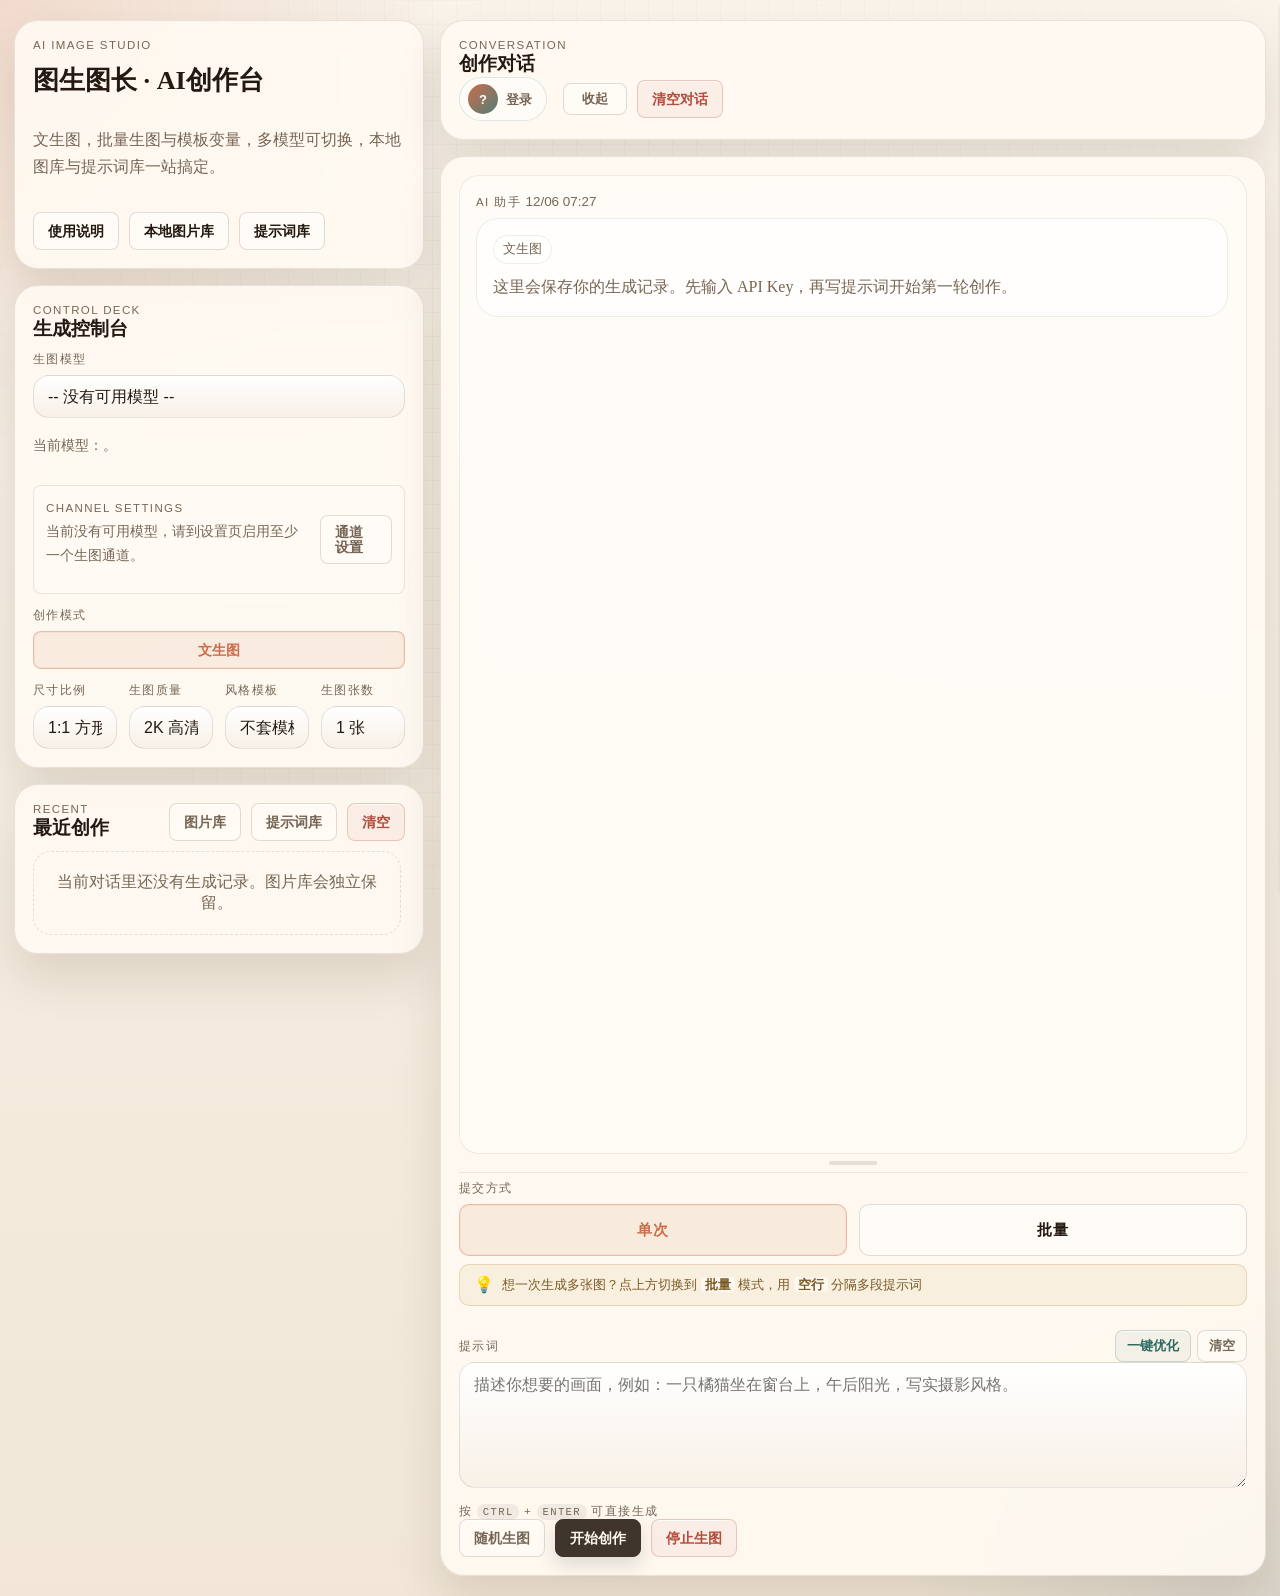
==== index.html @ e7f25ec1 "Initial clean snapshot after removing git history bloat" ====
<!DOCTYPE html>
<html lang="zh-CN">
  <head>
    <meta charset="UTF-8" />
    <meta name="viewport" content="width=device-width, initial-scale=1.0" />
    <title>图生图长 · AI创作台</title>
    <link rel="stylesheet" href="./styles.css" />
  </head>
  <body>
    <div class="shell">
      <aside class="sidebar">
        <section class="brand-card panel">
          <div class="brand-copy">
            <p class="eyebrow">AI Image Studio</p>
            <h1 class="brand-title">图生图长 · AI创作台</h1>
            <p class="lede">文生图，批量生图与模板变量，多模型可切换，本地图库与提示词库一站搞定。</p>
          </div>
          <div class="brand-actions">
            <a class="nav-link" href="./help.html">使用说明</a>
            <a class="nav-link" href="./gallery.html" target="_blank" rel="noopener">本地图片库</a>
            <a class="nav-link" href="./prompts.html" target="_blank" rel="noopener">提示词库</a>
          </div>
        </section>

        <section class="panel control-deck" id="control-deck">
          <div class="section-head compact">
            <div>
              <p class="eyebrow">Control Deck</p>
              <h2>生成控制台</h2>
            </div>
          </div>

          <div class="control-stack">

            <div class="field-block field-wide">
              <label class="field-label" for="model-name">生图模型</label>
              <select id="model-name" class="text-input select-input"></select>
              <p class="field-note">可选 GPT-Image 中转模型和 Agnes Image 2.1 Flash 等多个生图模型。GPT-Image 中转通道支持在设置页切换不同模型。</p>
            </div>

            <div class="model-channel-card">
              <div>
                <span class="field-label">Channel Settings</span>
                <p class="field-note" id="model-channel-note">API Key 和中转地址已移到独立设置页。</p>
              </div>
              <a class="ghost-link" id="model-channel-link" href="./settings.html">通道设置</a>
            </div>

            <div class="field-block field-wide">
              <span class="field-label">创作模式</span>
              <div class="mode-switch" id="mode-switch">
                <button class="mode-button is-active" data-mode="text" type="button">文生图</button>
              </div>
            </div>

            <div class="compact-grid" id="generation-options-grid">
              <div class="field-block">
                <label class="field-label" for="aspect-ratio">尺寸比例</label>
                <select id="aspect-ratio" class="text-input select-input"></select>
              </div>
              <div class="field-block">
                <label class="field-label" for="image-quality">生图质量</label>
                <select id="image-quality" class="text-input select-input"></select>
              </div>
              <div class="field-block">
                <label class="field-label" for="style-template">风格模板</label>
                <select id="style-template" class="text-input select-input"></select>
              </div>
              <div class="field-block">
                <label class="field-label" for="image-count">生图张数</label>
                <select id="image-count" class="text-input select-input">
                  <option value="1">1 张</option>
                  <option value="2">2 张</option>
                  <option value="3">3 张</option>
                  <option value="4">4 张</option>
                </select>
              </div>
            </div>
          </div>
        </section>

        <section class="panel history-card">
          <div class="section-head compact">
            <div>
              <p class="eyebrow">Recent</p>
              <h2>最近创作</h2>
            </div>
            <div class="inline-actions">
              <a class="ghost-link" href="./gallery.html" target="_blank" rel="noopener">图片库</a>
              <a class="ghost-link" href="./prompts.html" target="_blank" rel="noopener">提示词库</a>
              <button class="ghost-button danger" id="clear-history" type="button">清空</button>
            </div>
          </div>
          <div class="history-list" id="history-list"></div>
        </section>
      </aside>

      <div class="vertical-resize-handle" id="vertical-resize-handle" title="左右拖拽调整侧边栏宽度"></div>

      <main class="workspace">
        <section class="workspace-head panel">
          <div>
            <p class="eyebrow">Conversation</p>
            <h2>创作对话</h2>
          </div>
          <div class="workspace-actions">
            <button class="ghost-button small-button account-user-btn" id="account-user-btn" type="button" title="账号管理">
              <span class="account-avatar" id="account-avatar"></span>
              <span class="account-nickname" id="account-nickname">登录</span>
            </button>
            <button
              class="ghost-button small-button collapse-button"
              id="toggle-preview-panel"
              type="button"
              aria-expanded="true"
              aria-controls="chat-workspace"
            >收起</button>
            <button class="ghost-button danger" id="clear-chat" type="button">清空对话</button>
          </div>
        </section>

        <section class="chat-panel panel" id="preview-panel">
          <div class="chat-workspace" id="chat-workspace">
            <div class="message-viewport" id="message-viewport">
              <div class="message-list" id="message-list"></div>
            </div>

            <div class="resize-handle" id="resize-handle" title="上下拖拽调整对话区高度"></div>

            <form class="composer" id="composer">
              <div class="field-block field-wide" id="task-mode-field">
                <span class="field-label">提交方式</span>
                <div class="mode-switch" id="task-mode-switch">
                  <button class="mode-button is-active" data-task-mode="single" type="button">单次</button>
                  <button class="mode-button" data-task-mode="batch" type="button">
                    <span class="mode-button-text">批量</span>
                    <span class="mode-button-pulse" aria-hidden="true"></span>
                  </button>
                </div>
              </div>
              <div class="mode-hint" id="task-mode-hint" data-mode-hint="single">
                <span class="mode-hint-icon" id="task-mode-hint-icon">💡</span>
                <span class="mode-hint-text" id="task-mode-hint-text">
                  想一次生成多张图？点上方切换到 <b>批量</b> 模式，用 <b>空行</b> 分隔多段提示词
                </span>
              </div>
              <div id="single-prompt-panel">
                <div class="batch-input-head">
                  <label class="field-label" for="prompt-input">提示词</label>
                  <div class="prompt-head-actions">
                    <button class="ghost-button small-button optimize-button" id="optimize-prompt" type="button">一键优化</button>
                    <button class="ghost-button small-button" id="clear-prompt" type="button">清空</button>
                  </div>
                </div>
                <textarea
                  id="prompt-input"
                  placeholder="描述你想要的画面，例如：保留参考图的人物姿势，但改成温暖的水彩插画风格，背景换成春天花园。"
                  rows="5"
                ></textarea>
              </div>
              <div class="batch-panel" id="batch-panel" hidden>
                <div class="batch-input-head">
                  <label class="field-label" for="batch-prompt-input">批量提示词</label>
                  <button class="ghost-button small-button" id="clear-batch-prompts" type="button">清空</button>
                </div>
                <textarea
                  id="batch-prompt-input"
                  placeholder="每段提示词之间空一行。每一段都会按顺序单独生成一张图片。"
                  rows="9"
                ></textarea>
                <div class="helper-text">用空行分隔多段提示词，系统会顺序逐张生成，每次间隔 1 到 2 秒。</div>
                <div class="template-syntax-hint" id="template-syntax-hint">
                  <span class="syntax-hint-icon">💡</span>
                  <span class="syntax-hint-text">支持模板变量：在提示词中写 <code>{变量名}</code> 即可触发，例如 <code>一只{动物}在{场景}里玩耍</code>，点下方按钮填入变量值一键展开为多条。</span>
                </div>
                <div class="batch-template-section">
                  <div class="template-body" id="template-body">
                    <div class="template-guide">
                      <div class="template-guide-row">
                        <span class="template-guide-tag">① 写模板</span>
                        <code class="template-guide-code">一只{动物}在{场景}里玩耍</code>
                      </div>
                      <div class="template-guide-row">
                        <span class="template-guide-tag">② 填变量</span>
                        <code class="template-guide-code">小猫,客厅<br>小狗,公园</code>
                      </div>
                      <div class="template-guide-row">
                        <span class="template-guide-tag">③ 结果</span>
                        <code class="template-guide-code">一只小猫在客厅里玩耍<br>一只小狗在公园里玩耍</code>
                      </div>
                    </div>
                    <div class="template-field">
                      <label class="field-label" for="template-values">变量值（每行一组，逗号分隔多个变量）</label>
                      <textarea
                        id="template-values"
                        class="text-input"
                        rows="3"
                        placeholder="小猫,客厅
小狗,公园"
                      ></textarea>
                      <div class="template-footer">
                        <button class="ghost-button small-button" id="apply-template" type="button">填充到输入框</button>
                        <span class="template-summary" id="template-summary">将生成 0 条</span>
                      </div>
                    </div>
                  </div>
                </div>
                <div class="batch-queue-head">
                  <span class="field-label">队列预览</span>
                  <span class="batch-queue-summary" id="batch-queue-summary">未添加提示词</span>
                </div>
                <div class="batch-queue-list" id="batch-queue-list"></div>
              </div>
              <div class="composer-actions">
                <div class="helper-text" id="composer-helper-text">按 <kbd>Ctrl</kbd> + <kbd>Enter</kbd> 可直接生成或编辑</div>
                <div class="button-row">
                  <button class="ghost-button" id="random-generate-button" type="button">随机生图</button>
                  <button class="primary-button" id="generate-button" type="submit">开始创作</button>
                  <button class="ghost-button danger" id="stop-generate-button" type="button" hidden>停止生图</button>
                </div>
              </div>
            </form>
          </div>
        </section>
      </main>
    </div>

    <!-- 账号登录/注册弹窗 -->
    <div class="account-modal-overlay" id="account-modal-overlay" hidden>
      <div class="account-modal" role="dialog" aria-modal="true" aria-labelledby="account-modal-title">
        <button class="account-modal-close" id="account-modal-close" type="button" aria-label="关闭">✕</button>

        <!-- 登录面板 -->
        <div class="account-panel" id="account-login-panel">
          <h2 class="account-modal-title" id="account-modal-title">登录</h2>
          <p class="account-modal-desc">欢迎回来，继续你的 AI 创作之旅。</p>
          <div class="account-field">
            <label class="field-label" for="login-email">邮箱</label>
            <input class="text-input" id="login-email" type="email" placeholder="请输入邮箱" autocomplete="email" />
          </div>
          <div class="account-field">
            <label class="field-label" for="login-password">密码</label>
            <input class="text-input" id="login-password" type="password" placeholder="请输入密码" autocomplete="current-password" />
          </div>
          <p class="account-error" id="login-error" hidden></p>
          <button class="primary-button account-submit-btn" id="login-submit-btn" type="button">登录</button>
          <p class="account-switch">还没有账号？<button class="link-button" id="switch-to-register" type="button">立即注册</button></p>
        </div>

        <!-- 注册面板 -->
        <div class="account-panel" id="account-register-panel" hidden>
          <h2 class="account-modal-title">注册账号</h2>
          <p class="account-modal-desc">创建账号，保存你的创作数据。</p>
          <div class="account-field">
            <label class="field-label" for="register-nickname">昵称 <span class="required-star">*</span></label>
            <input class="text-input" id="register-nickname" type="text" placeholder="给自己起个名字" maxlength="20" autocomplete="nickname" />
          </div>
          <div class="account-field">
            <label class="field-label" for="register-email">邮箱 <span class="required-star">*</span></label>
            <input class="text-input" id="register-email" type="email" placeholder="请输入邮箱" autocomplete="email" />
          </div>
          <div class="account-field">
            <label class="field-label" for="register-password">密码 <span class="required-star">*</span></label>
            <input class="text-input" id="register-password" type="password" placeholder="至少 6 位" minlength="6" autocomplete="new-password" />
          </div>
          <p class="account-error" id="register-error" hidden></p>
          <button class="primary-button account-submit-btn" id="register-submit-btn" type="button">注册</button>
          <p class="account-switch">已有账号？<button class="link-button" id="switch-to-login" type="button">去登录</button></p>
        </div>

        <!-- 个人中心面板 -->
        <div class="account-panel" id="account-profile-panel" hidden>
          <h2 class="account-modal-title">个人中心</h2>
          <div class="account-profile-info">
            <div class="account-profile-avatar" id="account-profile-avatar"></div>
            <div class="account-profile-details">
              <p class="account-profile-nickname" id="account-profile-nickname"></p>
              <p class="account-profile-email" id="account-profile-email"></p>
            </div>
          </div>
          <div class="account-field">
            <label class="field-label" for="profile-nickname">修改昵称</label>
            <input class="text-input" id="profile-nickname" type="text" placeholder="新昵称" maxlength="20" />
          </div>
          <div class="account-field">
            <label class="field-label" for="profile-password">修改密码</label>
            <input class="text-input" id="profile-password" type="password" placeholder="新密码，留空则不修改" minlength="6" />
          </div>
          <p class="account-error" id="profile-error" hidden></p>
          <button class="primary-button account-submit-btn" id="profile-save-btn" type="button">保存修改</button>
          <button class="ghost-button danger account-logout-btn" id="account-logout-btn" type="button">退出登录</button>
        </div>
      </div>
    </div>

    <template id="message-template">
      <article class="message-item">
        <div class="message-meta">
          <span class="message-role"></span>
          <time class="message-time"></time>
        </div>
        <div class="message-bubble">
          <div class="message-tags"></div>
          <p class="message-text"></p>
          <div class="image-gallery"></div>
          <div class="message-actions"></div>
        </div>
      </article>
    </template>

    <div class="preview-lightbox" id="preview-lightbox" hidden>
      <div class="lightbox-backdrop" data-lightbox-close="true"></div>
      <button class="lightbox-close-btn" id="lightbox-close-btn" type="button" aria-label="关闭预览">✕</button>
      <img class="lightbox-image" id="lightbox-image" alt="" />
    </div>

    <script src="./app-config.js"></script>
    <script src="./app-utils.js"></script>
    <script src="./app.js"></script>
  </body>
</html>
---- styles.css ----
:root {
  --bg: #f4ecdf;
  --panel: rgba(255, 250, 242, 0.9);
  --line: rgba(55, 37, 16, 0.1);
  --ink: #241911;
  --muted: #776655;
  --accent: #cc6d49;
  --accent-2: #4f7f78;
  --danger: #b44d3d;
  --shadow: 0 24px 48px rgba(53, 33, 12, 0.12);
  --button-paper: rgba(255, 253, 248, 0.82);
  --button-paper-hover: rgba(255, 249, 239, 0.96);
  --button-line: rgba(64, 50, 36, 0.16);
  --button-line-strong: rgba(64, 50, 36, 0.28);
  --button-primary: #3f352c;
}

* {
  box-sizing: border-box;
}

html {
  font-size: 16px;
}

body {
  margin: 0;
  min-height: 100vh;
  color: var(--ink);
  overflow-x: hidden;
  background:
    radial-gradient(circle at top left, rgba(204, 109, 73, 0.18), transparent 22%),
    radial-gradient(circle at bottom right, rgba(62, 93, 112, 0.12), transparent 18%),
    linear-gradient(180deg, #f9f3ea 0%, #f1e6d7 100%);
  font-family: "Trebuchet MS", "Microsoft YaHei", sans-serif;
}

body::before {
  content: "";
  position: fixed;
  inset: 0;
  pointer-events: none;
  background-image:
    linear-gradient(rgba(36, 25, 17, 0.03) 1px, transparent 1px),
    linear-gradient(90deg, rgba(36, 25, 17, 0.03) 1px, transparent 1px);
  background-size: 24px 24px;
  mask-image: radial-gradient(circle at center, black 30%, transparent 92%);
}

.shell {
  width: min(1460px, calc(100% - 28px));
  margin: 0 auto;
  padding: 20px 0;
  display: grid;
  grid-template-columns: minmax(320px, var(--sidebar-width, 410px)) minmax(0, 1fr);
  gap: 16px;
  align-items: start;
}

.panel {
  min-width: 0;
  background: var(--panel);
  border: 1px solid var(--line);
  border-radius: 24px;
  box-shadow: var(--shadow);
  backdrop-filter: blur(14px);
}

.sidebar,
.workspace {
  min-width: 0;
  min-height: 0;
  display: grid;
  gap: 16px;
  align-content: start;
}

.sidebar {
  position: relative;
}

.workspace {
  grid-template-rows: auto minmax(0, 1fr);
}

.brand-card,
.control-deck,
.history-card,
.workspace-head,
.chat-panel {
  min-width: 0;
  padding: 18px;
}

.eyebrow,
.field-label,
.message-role,
.helper-text,
.history-note {
  margin: 0;
  letter-spacing: 0.12em;
  text-transform: uppercase;
  font-size: 0.72rem;
  color: var(--muted);
}

h1,
h2,
.primary-button,
.ghost-button {
  margin: 0;
}

h1,
h2,
.message-bubble {
  font-family: "Palatino Linotype", "Book Antiqua", serif;
}

h1 {
  max-width: 12ch;
  font-size: clamp(2.2rem, 3.4vw, 3.5rem);
  line-height: 1.02;
  text-wrap: balance;
  overflow-wrap: anywhere;
}

.brand-title {
  max-width: none;
  white-space: nowrap;
  font-size: clamp(1.55rem, 2.05vw, 2.18rem);
  line-height: 1.08;
  letter-spacing: 0;
}

h2 {
  font-size: 1.2rem;
}

.lede,
.field-note,
.message-text,
.history-note {
  color: var(--muted);
  line-height: 1.65;
}

.brand-card,
.brand-copy {
  display: grid;
  gap: 16px;
  min-width: 0;
}

.brand-actions,
.inline-actions,
.workspace-actions,
.button-row,
.message-actions,
.meta-row {
  display: flex;
  flex-wrap: wrap;
  align-items: center;
  gap: 10px;
  min-width: 0;
}

.message-actions button {
  min-height: 30px;
  padding: 5px 12px;
  border: 1px solid var(--button-line);
  border-radius: 6px;
  background: rgba(255, 253, 248, 0.46);
  color: var(--muted);
  font: inherit;
  font-size: 0.82rem;
  cursor: pointer;
  letter-spacing: 0;
  transition: background 160ms ease, border-color 160ms ease;
}

.message-actions button:hover {
  background: var(--button-paper-hover);
  border-color: var(--button-line-strong);
}

/* 复制按钮的成功 / 失败反馈 */
.message-actions button.is-success {
  background: rgba(94, 130, 94, 0.16);
  border-color: rgba(94, 130, 94, 0.45);
  color: #3f5d3f;
}

.message-actions button.is-error {
  background: rgba(180, 77, 61, 0.14);
  border-color: rgba(180, 77, 61, 0.40);
  color: #943c30;
}

.section-head {
  display: flex;
  justify-content: space-between;
  align-items: start;
  gap: 10px;
  margin-bottom: 12px;
}

.compact {
  margin-bottom: 10px;
}

.nav-link,
.ghost-link,
.ghost-button,
.primary-button,
.download-link,
.mode-button,
.history-entry button {
  display: inline-flex;
  align-items: center;
  justify-content: center;
  min-height: 38px;
  padding: 9px 14px;
  border: 1px solid var(--button-line);
  border-radius: 8px;
  background: var(--button-paper);
  color: var(--ink);
  cursor: pointer;
  font: inherit;
  font-size: 0.9rem;
  font-weight: 600;
  line-height: 1;
  letter-spacing: 0;
  text-decoration: none;
  box-shadow: inset 0 1px 0 rgba(255, 255, 255, 0.72);
  transition: background-color 160ms ease, border-color 160ms ease, color 160ms ease, box-shadow 160ms ease;
}

.nav-link:hover,
.ghost-link:hover,
.ghost-button:hover,
.primary-button:hover,
.download-link:hover,
.mode-button:hover,
.history-entry button:hover {
  background: var(--button-paper-hover);
  border-color: var(--button-line-strong);
}

.primary-button {
  background: var(--button-primary);
  color: #fffaf1;
  border-color: var(--button-primary);
  box-shadow: 0 8px 18px rgba(63, 53, 44, 0.16);
}

.primary-button:hover {
  background: #302820;
  border-color: #302820;
  box-shadow: 0 10px 22px rgba(63, 53, 44, 0.2);
}

.primary-button:active:not(:disabled) {
  background: #221c17;
  border-color: #221c17;
  box-shadow: 0 4px 10px rgba(63, 53, 44, 0.16);
  transform: translateY(1px);
}

.primary-button.is-loading {
  position: relative;
  pointer-events: none;
  color: rgba(255, 250, 241, 0.85);
  background: #221c17;
  border-color: #221c17;
}

.primary-button.is-loading::before {
  content: "";
  width: 14px;
  height: 14px;
  border: 2px solid rgba(255, 250, 241, 0.3);
  border-top-color: #fffaf1;
  border-radius: 50%;
  animation: button-spin 0.8s linear infinite;
  margin-right: 8px;
  flex-shrink: 0;
}

.ghost-button,
.ghost-link {
  color: var(--muted);
  background: rgba(255, 253, 248, 0.46);
}

.ghost-button:active:not(:disabled),
.ghost-link:active:not(:disabled) {
  background: rgba(255, 249, 239, 0.96);
  border-color: var(--button-line-strong);
  transform: translateY(1px);
}

.ghost-button.danger {
  color: var(--danger);
  border-color: rgba(180, 77, 61, 0.26);
  background: rgba(180, 77, 61, 0.06);
}

.ghost-button.danger:hover {
  color: #943c30;
  border-color: rgba(180, 77, 61, 0.38);
  background: rgba(180, 77, 61, 0.1);
}

.ghost-button.danger:active:not(:disabled) {
  color: #7a3228;
  border-color: rgba(180, 77, 61, 0.48);
  background: rgba(180, 77, 61, 0.14);
  transform: translateY(1px);
}

.ghost-button.is-loading {
  position: relative;
  pointer-events: none;
  color: var(--ink);
  background: var(--button-paper-hover);
  border-color: var(--button-line-strong);
}

.ghost-button.is-loading::before {
  content: "";
  width: 13px;
  height: 13px;
  border: 2px solid rgba(119, 102, 85, 0.3);
  border-top-color: var(--muted);
  border-radius: 50%;
  animation: button-spin 0.8s linear infinite;
  margin-right: 7px;
  flex-shrink: 0;
}

.ghost-button.danger.is-loading {
  color: #943c30;
  border-color: rgba(180, 77, 61, 0.38);
  background: rgba(180, 77, 61, 0.1);
}

.ghost-button.danger.is-loading::before {
  border: 2px solid rgba(180, 77, 61, 0.3);
  border-top-color: var(--danger);
}

.small-button {
  min-height: 32px;
  padding: 7px 11px;
  font-size: 0.84rem;
}

.prompt-head-actions {
  display: flex;
  gap: 6px;
  align-items: center;
}

.optimize-button {
  border-color: rgba(79, 127, 120, 0.25);
  background: rgba(79, 127, 120, 0.06);
  color: #2d6b5f;
}

.optimize-button:hover:not(:disabled) {
  border-color: rgba(79, 127, 120, 0.4);
  background: rgba(79, 127, 120, 0.12);
}

.text-input,
.select-input,
textarea {
  width: 100%;
  min-width: 0;
  padding: 12px 14px;
  border: 1px solid rgba(55, 37, 16, 0.12);
  border-radius: 16px;
  background: linear-gradient(180deg, rgba(255, 255, 255, 0.96), rgba(247, 240, 230, 0.96));
  color: var(--ink);
  font: inherit;
}

.select-input {
  appearance: none;
}

textarea {
  resize: vertical;
  min-height: 126px;
}

.text-input:focus,
.select-input:focus,
textarea:focus,
.mode-button:focus-visible,
.primary-button:focus-visible,
.ghost-button:focus-visible,
.nav-link:focus-visible,
.ghost-link:focus-visible,
.download-link:focus-visible {
  outline: 2px solid var(--accent-2);
  outline-offset: 2px;
}

.field-note {
  margin-top: 8px;
  font-size: 0.88rem;
}

/* API Key 密码框：常驻显示/隐藏眼睛按钮 */
.api-key-wrap {
  position: relative;
}
.api-key-wrap .text-input {
  padding-right: 44px;
}
.api-key-eye {
  position: absolute;
  top: 50%;
  right: 10px;
  transform: translateY(-50%);
  width: 28px;
  height: 28px;
  border: none;
  background: transparent;
  cursor: pointer;
  color: rgba(55, 37, 16, 0.45);
  font-size: 16px;
  line-height: 1;
  display: flex;
  align-items: center;
  justify-content: center;
  border-radius: 8px;
  padding: 0;
  transition: color 0.15s ease, background 0.15s ease;
}
.api-key-eye:hover {
  color: var(--ink);
  background: rgba(55, 37, 16, 0.06);
}
.api-key-eye.is-visible {
  color: var(--accent-2, #d97706);
}

.field-note code,
kbd {
  padding: 0.12rem 0.36rem;
  border-radius: 999px;
  background: rgba(36, 25, 17, 0.06);
  font-family: "Consolas", monospace;
  font-size: 0.92em;
}

.control-stack,
.field-block,
.history-list,
.history-entry,
.composer {
  display: grid;
  gap: 12px;
  min-width: 0;
}

.control-stack {
  gap: 14px;
}

.model-channel-card {
  display: flex;
  align-items: center;
  justify-content: space-between;
  gap: 12px;
  min-width: 0;
}

.model-channel-card {
  padding: 12px;
  border: 1px solid rgba(55, 37, 16, 0.1);
  border-radius: 8px;
  background: rgba(255, 253, 248, 0.55);
}

.model-channel-card .field-note {
  margin-top: 4px;
}

.settings-page {
  background:
    radial-gradient(circle at top right, rgba(204, 109, 73, 0.14), transparent 24%),
    radial-gradient(circle at bottom left, rgba(62, 93, 112, 0.1), transparent 18%),
    linear-gradient(180deg, #f9f3ea 0%, #f1e6d7 100%);
}

.settings-shell {
  width: min(960px, calc(100% - 32px));
  margin: 0 auto;
  padding: 28px 0 40px;
  display: grid;
  gap: 16px;
}

.settings-topbar {
  display: flex;
  justify-content: space-between;
  align-items: end;
  gap: 16px;
  padding: 18px 22px;
}

.settings-title {
  max-width: none;
  white-space: nowrap;
  font-size: clamp(1.7rem, 3vw, 2.4rem);
  letter-spacing: 0;
}

/* ===== 设置页：左右双栏布局 ===== */

.settings-layout {
  display: grid;
  grid-template-columns: minmax(200px, 260px) minmax(0, 1fr);
  gap: 16px;
  align-items: start;
}

/* 左侧导航 */

.settings-sidebar {
  padding: 10px;
}

.channel-nav {
  display: grid;
  gap: 6px;
}

.channel-btn {
  display: grid;
  grid-template-columns: auto 1fr;
  grid-template-rows: auto auto;
  gap: 2px 10px;
  align-items: center;
  width: 100%;
  min-height: 52px;
  padding: 10px 14px;
  border: 1px solid transparent;
  border-radius: 14px;
  background: transparent;
  color: var(--ink);
  cursor: pointer;
  font: inherit;
  text-align: left;
  transition: background-color 160ms ease, border-color 160ms ease;
}

.channel-btn:hover {
  background: rgba(255, 255, 255, 0.5);
  border-color: rgba(55, 37, 16, 0.08);
}

.channel-btn.is-active {
  background: rgba(204, 109, 73, 0.08);
  border-color: rgba(204, 109, 73, 0.22);
}

.channel-icon {
  grid-row: 1 / 3;
  font-size: 1.3rem;
  color: var(--muted);
}

.channel-btn.is-active .channel-icon {
  color: var(--accent);
}

.channel-label {
  font-size: 0.95rem;
  font-weight: 600;
  letter-spacing: 0;
}

.channel-badge {
  font-size: 0.76rem;
  color: var(--muted);
  letter-spacing: 0.06em;
}

/* 右侧配置面板 */

.settings-content {
  padding: 24px 26px;
  min-height: 340px;
}

.channel-config {
  display: none;
  gap: 20px;
}

.channel-config.is-active {
  display: grid;
}

.channel-head {
  display: grid;
  gap: 6px;
  padding-bottom: 16px;
  border-bottom: 1px solid rgba(55, 37, 16, 0.08);
}

.channel-title {
  font-family: "Palatino Linotype", "Book Antiqua", serif;
  font-size: 1.5rem;
  margin: 0;
}

.channel-desc {
  margin: 0;
  color: var(--muted);
  line-height: 1.6;
}

.channel-body {
  display: grid;
  gap: 18px;
}

/* 配置状态摘要 */
.config-status-summary {
  display: flex;
  align-items: center;
  gap: 12px;
  padding: 12px 16px;
  border: 1px solid rgba(55, 37, 16, 0.08);
  border-radius: 14px;
  background: rgba(255, 255, 255, 0.55);
}

.status-icon {
  font-size: 1.2rem;
  line-height: 1;
  flex-shrink: 0;
}

.status-pills {
  display: flex;
  flex-wrap: wrap;
  gap: 8px;
  align-items: center;
}

.status-pill {
  display: inline-flex;
  align-items: center;
  padding: 5px 10px;
  border-radius: 999px;
  font-size: 0.85rem;
  font-weight: 500;
  line-height: 1.4;
}

.status-pill.is-ok {
  background: rgba(94, 130, 94, 0.12);
  color: #3f5d3f;
  border: 1px solid rgba(94, 130, 94, 0.25);
}

.status-pill.is-missing {
  background: rgba(196, 152, 84, 0.12);
  color: #7a5a26;
  border: 1px solid rgba(196, 152, 84, 0.25);
}

.test-status {
  font-size: 0.88rem;
  line-height: 1.5;
}

.test-status.is-testing {
  color: var(--muted);
}

.test-status.is-success {
  color: #3f5d3f;
}

.test-status.is-error {
  color: #943c30;
}

/* 底部操作栏 */

.settings-footer {
  display: flex;
  justify-content: space-between;
  align-items: center;
  gap: 12px;
  padding: 0 4px;
}

/* 生图通道卡片 */

.image-channel-list {
  display: flex;
  flex-direction: column;
  gap: 16px;
}

.empty-hint {
  color: var(--muted, #999);
  text-align: center;
  padding: 32px 0;
  font-size: 14px;
}

.image-channel-card {
  border: 1px solid rgba(0, 0, 0, 0.08);
  border-radius: 10px;
  background: rgba(255, 253, 248, 0.6);
  overflow: hidden;
}

.ch-card-header {
  display: flex;
  align-items: center;
  gap: 8px;
  padding: 12px 16px;
  border-bottom: 1px solid rgba(0, 0, 0, 0.06);
  background: rgba(255, 255, 255, 0.5);
  cursor: pointer;
  user-select: none;
}

.ch-card-header:hover {
  background: rgba(255, 255, 255, 0.8);
}

.image-channel-card.is-collapsed .ch-card-header {
  border-bottom: none;
}

.ch-toggle-btn {
  display: inline-flex;
  align-items: center;
  justify-content: center;
  width: 28px;
  height: 28px;
  padding: 0;
  margin-left: auto;
  background: transparent;
  border: 1px solid rgba(0, 0, 0, 0.08);
  border-radius: 6px;
  color: var(--muted, #777);
  font-size: 14px;
  cursor: pointer;
  transition: transform 0.2s ease, background 0.2s ease;
}

.ch-toggle-btn:hover {
  background: rgba(0, 0, 0, 0.04);
}

.image-channel-card.is-collapsed .ch-toggle-btn {
  transform: rotate(-90deg);
}

.image-channel-card.is-collapsed .ch-card-body,
.image-channel-card.is-collapsed .ch-card-actions {
  display: none;
}

.ch-card-icon {
  font-size: 18px;
  line-height: 1;
}

.ch-card-name {
  font-weight: 600;
  font-size: 15px;
  flex: 1;
  min-width: 0;
  overflow: hidden;
  text-overflow: ellipsis;
  white-space: nowrap;
}

.ch-badge {
  font-size: 11px;
  padding: 2px 8px;
  border-radius: 4px;
  white-space: nowrap;
}

.ch-badge-on {
  background: rgba(34, 197, 94, 0.15);
  color: #16a34a;
}

.ch-badge-off {
  background: rgba(0, 0, 0, 0.06);
  color: var(--muted, #999);
}

.ch-card-body {
  padding: 14px 16px;
  display: flex;
  flex-direction: column;
  gap: 12px;
}

.ch-field-row {
  display: flex;
  flex-direction: column;
  gap: 4px;
}

.ch-field-grid {
  display: grid;
  grid-template-columns: 1fr 1fr;
  gap: 12px;
}

.ch-field-label {
  font-size: 12px;
  font-weight: 500;
  color: var(--muted, #777);
}

.ch-field-note {
  font-size: 11px;
  line-height: 1.5;
  color: var(--muted, #888);
  margin: 2px 0 0;
}

.ch-card-actions {
  display: flex;
  align-items: center;
  gap: 8px;
  padding: 10px 16px;
  border-top: 1px solid rgba(0, 0, 0, 0.06);
  background: rgba(255, 255, 255, 0.3);
}

.ch-toggle-label {
  display: flex;
  align-items: center;
  gap: 6px;
  font-size: 13px;
  cursor: pointer;
  user-select: none;
}

.ch-toggle-label input[type="checkbox"] {
  width: 16px;
  height: 16px;
  cursor: pointer;
}

.ch-action-spacer {
  flex: 1;
}

.ch-test-result {
  padding: 0 16px 12px;
}

.ch-test-result:empty {
  display: none;
}

.image-channel-add-row {
  margin-top: 16px;
  text-align: center;
}

@media (max-width: 720px) {
  .ch-field-grid {
    grid-template-columns: 1fr;
  }
}

/* 设置页响应式 */

@media (max-width: 720px) {
  .settings-layout {
    grid-template-columns: 1fr;
  }

  .settings-sidebar {
    padding: 8px;
  }

  .channel-nav {
    grid-template-columns: repeat(3, 1fr);
  }

  .channel-btn {
    grid-template-columns: 1fr;
    justify-items: center;
    text-align: center;
    min-height: auto;
    padding: 10px;
    gap: 4px;
  }

  .channel-icon {
    grid-row: auto;
  }

  .settings-content {
    padding: 18px;
  }

  .settings-topbar {
    flex-direction: column;
    align-items: start;
  }
}

.control-stack[hidden] {
  display: none;
}

.control-deck.is-collapsed {
  padding-bottom: 18px;
}

.collapse-button {
  min-width: 64px;
  white-space: nowrap;
}

.history-list {
  max-height: 360px;
  overflow-y: auto;
  overscroll-behavior: contain;
  padding-right: 4px;
}

.compact-grid {
  display: grid;
  grid-template-columns: repeat(4, minmax(0, 1fr));
  gap: 12px;
}

.field-block {
  gap: 8px;
}

.field-wide {
  grid-column: 1 / -1;
}

.mode-switch {
  display: grid;
  grid-template-columns: repeat(auto-fit, minmax(84px, 1fr));
  gap: 8px;
}

.mode-button.is-active {
  background: rgba(204, 109, 73, 0.1);
  border-color: rgba(204, 109, 73, 0.36);
  color: var(--accent);
  box-shadow: inset 0 0 0 1px rgba(204, 109, 73, 0.08);
}

.workspace-head {
  align-items: start;
}

.chat-panel {
  min-height: 0;
  height: var(--chat-panel-height, min(1940px, calc(200vh - 380px)));
  display: grid;
  grid-template-rows: minmax(0, 1fr);
  gap: 14px;
}

.chat-workspace {
  min-width: 0;
  min-height: 0;
  height: 100%;
  display: grid;
  grid-template-rows: minmax(0, 1fr) auto auto;
  gap: 0;
}

.resize-handle {
  height: 10px;
  margin: 4px 0;
  display: flex;
  align-items: center;
  justify-content: center;
  cursor: row-resize;
  border-radius: 999px;
  transition: background-color 0.2s ease;
}

.resize-handle::before {
  content: "";
  width: 48px;
  height: 4px;
  border-radius: 999px;
  background: rgba(55, 37, 16, 0.12);
  transition: background-color 0.2s ease, width 0.2s ease;
}

.resize-handle:hover::before,
.resize-handle.is-dragging::before {
  background: rgba(184, 96, 60, 0.7);
  width: 64px;
}

.resize-handle:hover,
.resize-handle.is-dragging {
  background: rgba(55, 37, 16, 0.04);
}

.vertical-resize-handle {
  position: absolute;
  top: 0;
  right: -18px;
  bottom: 0;
  width: 20px;
  display: flex;
  align-items: center;
  justify-content: center;
  cursor: col-resize;
  z-index: 10;
  background: rgba(55, 37, 16, 0.04);
  border-radius: 999px;
}

.vertical-resize-handle::before {
  content: "";
  width: 4px;
  height: 64px;
  border-radius: 999px;
  background: rgba(184, 96, 60, 0.35);
  transition: background-color 0.2s ease, width 0.2s ease, height 0.2s ease;
}

.vertical-resize-handle:hover::before,
.vertical-resize-handle.is-dragging::before {
  background: rgba(184, 96, 60, 0.9);
  width: 6px;
  height: 80px;
}

@media (max-width: 1080px) {
  .vertical-resize-handle {
    display: none;
  }
}

.chat-workspace[hidden] {
  display: none;
}

.chat-panel.is-collapsed {
  height: auto;
  min-height: 0;
  padding-bottom: 18px;
}

.message-viewport {
  min-width: 0;
  min-height: 0;
  overflow: hidden;
  border: 1px solid rgba(55, 37, 16, 0.08);
  border-radius: 20px;
  background: rgba(255, 255, 255, 0.36);
}

.message-list {
  height: 100%;
  margin: 0 8px 0 16px;
  padding: 16px 10px 16px 0;
  display: grid;
  align-content: start;
  gap: 14px;
  overflow-y: auto;
}

.message-item {
  display: grid;
  gap: 8px;
}

.message-item.user {
  justify-items: end;
}

.message-item.assistant .message-meta {
  justify-content: flex-start;
  gap: 12px;
}

.message-time {
  color: var(--muted);
  font-size: 0.84rem;
}

.message-bubble {
  width: min(100%, 780px);
  min-width: 0;
  padding: 16px;
  border: 1px solid rgba(55, 37, 16, 0.08);
  border-radius: 22px;
  background: rgba(255, 255, 255, 0.72);
  overflow-wrap: anywhere;
}

.message-item.user .message-bubble {
  background: rgba(204, 109, 73, 0.12);
}

.message-tags {
  display: flex;
  flex-wrap: wrap;
  gap: 8px;
}

.meta-pill {
  display: inline-flex;
  align-items: center;
  padding: 5px 9px;
  border: 1px solid rgba(55, 37, 16, 0.08);
  border-radius: 999px;
  background: rgba(255, 255, 255, 0.52);
  color: var(--muted);
  font-size: 0.8rem;
}

.message-text {
  margin: 10px 0 0;
  white-space: pre-wrap;
}

.message-text.is-clamped {
  display: -webkit-box;
  -webkit-box-orient: vertical;
  -webkit-line-clamp: 3;
  overflow: hidden;
}

.text-expand-btn {
  display: inline-flex;
  align-items: center;
  gap: 4px;
  margin-top: 6px;
  padding: 4px 10px;
  border: 1px solid rgba(55, 37, 16, 0.08);
  border-radius: 6px;
  background: rgba(255, 255, 255, 0.5);
  color: var(--accent-2);
  font: inherit;
  font-size: 0.8rem;
  cursor: pointer;
  transition: background 160ms ease, border-color 160ms ease;
  letter-spacing: 0;
}

.text-expand-btn:hover {
  background: rgba(255, 255, 255, 0.8);
  border-color: rgba(79, 127, 120, 0.3);
}

.image-gallery {
  display: flex;
  flex-wrap: wrap;
  gap: 8px;
  margin-top: 10px;
}

/* 多图并排：2-4 张图时使用网格布局，每张图更大更清晰 */
.image-gallery.image-gallery--grid {
  display: grid;
  grid-template-columns: repeat(auto-fill, minmax(140px, 1fr));
  gap: 10px;
}

.image-gallery.image-gallery--grid .image-wrapper img {
  max-height: 260px;
  max-width: 100%;
  width: 100%;
  height: auto;
  aspect-ratio: 1 / 1;
  object-fit: cover;
}

.image-wrapper {
  position: relative;
  display: inline-block;
}

.image-wrapper img {
  display: block;
  max-height: 110px;
  max-width: 160px;
  width: auto;
  height: auto;
  border-radius: 8px;
  cursor: zoom-in;
  transition: opacity 120ms ease;
}

.image-wrapper img:hover {
  opacity: 0.75;
}

.composer {
  gap: 12px;
  padding-top: 8px;
  border-top: 1px solid rgba(55, 37, 16, 0.08);
}

.composer-actions {
  gap: 14px;
}

.batch-panel,
.batch-queue-copy {
  display: grid;
  gap: 10px;
}

/* 修复：display: grid 覆盖了 [hidden] 的默认 display: none，让单/批量切换真正生效 */
.batch-panel[hidden],
.single-prompt-panel[hidden] {
  display: none !important;
}

/* 单/批量面板淡入淡出过渡 */
.single-prompt-panel,
.batch-panel {
  animation: prompt-panel-fade-in 220ms ease both;
}

@keyframes prompt-panel-fade-in {
  from { opacity: 0; transform: translateY(-4px); }
  to   { opacity: 1; transform: translateY(0); }
}

.batch-input-head,
.batch-queue-head {
  display: flex;
  justify-content: space-between;
  align-items: center;
  gap: 12px;
}

.batch-queue-summary,
.batch-queue-note {
  color: var(--muted);
  font-size: 0.84rem;
}

/* ===== 语法提示条 ===== */

.template-syntax-hint {
  display: flex;
  align-items: flex-start;
  gap: 8px;
  margin-top: 8px;
  padding: 10px 14px;
  border: 1px solid rgba(79, 127, 120, 0.14);
  border-radius: 10px;
  background: rgba(79, 127, 120, 0.04);
  font-size: 0.84rem;
  line-height: 1.55;
  color: var(--ink);
}

.template-syntax-hint code {
  padding: 1px 6px;
  border-radius: 4px;
  background: rgba(204, 109, 73, 0.1);
  color: var(--accent);
  font-family: "Consolas", monospace;
  font-size: 0.88em;
}

.syntax-hint-icon {
  flex-shrink: 0;
  font-size: 16px;
  line-height: 1.4;
}

.syntax-hint-text {
  flex: 1;
  min-width: 0;
}

/* ===== 批量模板变量 ===== */

.batch-template-section {
  margin-top: 6px;
}

/* ===== 模板示例引导块 ===== */

.template-guide {
  display: grid;
  gap: 8px;
  padding: 12px 14px;
  border: 1px solid rgba(55, 37, 16, 0.06);
  border-radius: 10px;
  background: rgba(255, 253, 248, 0.5);
}

.template-guide-row {
  display: flex;
  align-items: flex-start;
  gap: 10px;
  min-width: 0;
}

.template-guide-tag {
  flex-shrink: 0;
  padding: 3px 8px;
  border-radius: 6px;
  background: rgba(204, 109, 73, 0.1);
  color: var(--accent);
  font-size: 0.78rem;
  font-weight: 600;
  white-space: nowrap;
}

.template-guide-code {
  flex: 1;
  min-width: 0;
  padding: 4px 8px;
  border-radius: 6px;
  background: rgba(36, 25, 17, 0.04);
  color: var(--ink);
  font-family: "Consolas", monospace;
  font-size: 0.82rem;
  line-height: 1.5;
  word-break: break-all;
}

.template-body {
  display: grid;
  grid-template-columns: minmax(0, 1fr) minmax(0, 1fr);
  gap: 12px;
  margin-top: 10px;
  padding: 12px 14px;
  border: 1px solid rgba(55, 37, 16, 0.06);
  border-radius: 12px;
  background: rgba(255, 253, 248, 0.35);
}

@media (max-width: 640px) {
  .template-body {
    grid-template-columns: minmax(0, 1fr);
  }
}

.template-field {
  display: grid;
  gap: 6px;
  align-content: start;
}

.template-field .field-label {
  font-size: 0.78rem;
}

.template-body .text-input {
  min-height: 60px;
  padding: 8px 10px;
  font-size: 0.84rem;
  line-height: 1.5;
}

.template-footer {
  display: flex;
  justify-content: space-between;
  align-items: center;
  gap: 10px;
}

.template-summary {
  color: var(--muted);
  font-size: 0.82rem;
}

.batch-queue-list {
  display: grid;
  gap: 8px;
  max-height: 220px;
  overflow: auto;
  padding-right: 4px;
}

.batch-queue-item {
  display: grid;
  grid-template-columns: auto minmax(0, 1fr);
  gap: 12px;
  align-items: start;
  padding: 10px 12px;
  border-radius: 16px;
  border: 1px solid rgba(55, 37, 16, 0.1);
  background: rgba(255, 255, 255, 0.62);
}

.batch-queue-item.is-running {
  border-color: rgba(204, 109, 73, 0.35);
  background: rgba(255, 244, 235, 0.92);
}

.batch-queue-item.is-success {
  border-color: rgba(78, 143, 104, 0.28);
  background: rgba(243, 252, 246, 0.92);
}

.batch-queue-item.is-error {
  border-color: rgba(177, 72, 72, 0.26);
  background: rgba(255, 244, 244, 0.92);
}

.batch-queue-item.is-stopped {
  border-style: dashed;
}

.batch-queue-item.is-empty {
  grid-template-columns: 1fr;
  color: var(--muted);
  text-align: center;
}

.batch-queue-index,
.batch-queue-text {
  margin: 0;
}

.batch-queue-index {
  display: inline-flex;
  align-items: center;
  justify-content: center;
  min-width: 34px;
  height: 34px;
  border-radius: 999px;
  background: rgba(55, 37, 16, 0.08);
  color: var(--ink);
  font-size: 0.84rem;
  font-weight: 600;
}

.batch-queue-text {
  color: var(--ink);
  line-height: 1.45;
}

.history-entry {
  gap: 8px;
  padding: 12px 14px;
  border: 1px solid rgba(55, 37, 16, 0.08);
  border-radius: 14px;
  background: rgba(255, 255, 255, 0.5);
}

.history-entry-header {
  align-items: start;
}

.history-entry-title {
  margin: 0;
  font-size: 0.88rem;
  line-height: 1.45;
  color: var(--ink);
  display: -webkit-box;
  -webkit-box-orient: vertical;
  -webkit-line-clamp: 2;
  overflow: hidden;
}

.empty-state {
  padding: 20px;
  border: 1px dashed rgba(55, 37, 16, 0.12);
  border-radius: 18px;
  color: var(--muted);
  text-align: center;
}

body.lightbox-open {
  overflow: hidden;
}

/* ===== 预览 Lightbox（极简） ===== */

.preview-lightbox {
  position: fixed;
  inset: 0;
  z-index: 100;
  display: flex;
  align-items: center;
  justify-content: center;
}

.preview-lightbox[hidden] {
  display: none !important;
}

.preview-lightbox .lightbox-backdrop {
  position: absolute;
  inset: 0;
  background: rgba(0, 0, 0, 0.78);
}

.preview-lightbox .lightbox-image {
  position: relative;
  z-index: 1;
  display: block;
  max-width: 88vw;
  max-height: 88vh;
  width: auto;
  height: auto;
  object-fit: contain;
  border-radius: 8px;
  box-shadow: 0 16px 48px rgba(0, 0, 0, 0.4);
}

.preview-lightbox .lightbox-close-btn {
  position: fixed;
  top: 18px;
  right: 18px;
  z-index: 2;
  display: inline-flex;
  align-items: center;
  justify-content: center;
  width: 40px;
  height: 40px;
  padding: 0;
  border: none;
  border-radius: 50%;
  background: rgba(255, 255, 255, 0.15);
  color: #fff;
  font-size: 1.3rem;
  cursor: pointer;
  transition: background 160ms ease;
  backdrop-filter: blur(6px);
}

.preview-lightbox .lightbox-close-btn:hover {
  background: rgba(255, 255, 255, 0.3);
}

/* ===== 使用说明页 ===== */

.help-page {
  background:
    radial-gradient(circle at top left, rgba(79, 127, 120, 0.08), transparent 30%),
    radial-gradient(circle at bottom right, rgba(204, 109, 73, 0.06), transparent 24%),
    linear-gradient(180deg, #f9f3ea 0%, #f1e6d7 100%);
}

.help-shell {
  width: min(820px, calc(100% - 32px));
  margin: 0 auto;
  padding: 28px 0 48px;
  display: grid;
  gap: 18px;
}

.help-hero {
  display: flex;
  justify-content: space-between;
  align-items: end;
  gap: 16px;
  padding: 24px 28px;
}

.help-hero-text {
  display: grid;
  gap: 4px;
}

.help-title {
  font-family: "Palatino Linotype", "Book Antiqua", serif;
  font-size: clamp(2rem, 3.4vw, 2.8rem);
  line-height: 1.08;
  margin: 0;
}

.help-subtitle {
  margin: 4px 0 0;
  color: var(--muted);
  font-size: 1rem;
}

.help-hero-links {
  flex-shrink: 0;
}

/* 目录 */

.help-toc {
  padding: 20px 24px;
}

.toc-header {
  display: flex;
  justify-content: space-between;
  align-items: center;
  margin-bottom: 14px;
}

.toc-count {
  color: var(--muted);
  font-size: 0.82rem;
}

.toc-list {
  margin: 0;
  padding: 0;
  list-style: none;
  display: grid;
  gap: 6px;
}

.toc-list li {
  counter-increment: toc-counter;
}

.toc-list a {
  display: block;
  padding: 8px 12px;
  border-radius: 8px;
  color: var(--ink);
  text-decoration: none;
  font-size: 0.95rem;
  transition: background 120ms ease;
}

.toc-list a::before {
  content: counter(toc-counter) ". ";
  color: var(--accent);
  font-weight: 600;
  margin-right: 6px;
}

.toc-list a:hover {
  background: rgba(255, 255, 255, 0.5);
}

/* 章节 */

.help-section {
  display: grid;
  grid-template-columns: auto 1fr;
  gap: 20px;
  padding: 24px 28px;
}

.section-badge {
  width: 36px;
  height: 36px;
  display: flex;
  align-items: center;
  justify-content: center;
  border-radius: 50%;
  background: var(--accent);
  color: #fffaf1;
  font-weight: 700;
  font-size: 0.95rem;
  flex-shrink: 0;
  margin-top: 4px;
}

.section-body {
  display: grid;
  gap: 14px;
  min-width: 0;
}

.section-body h2 {
  font-family: "Palatino Linotype", "Book Antiqua", serif;
  font-size: 1.5rem;
  margin: 0;
  line-height: 1.2;
}

.section-lede {
  margin: 0;
  color: var(--muted);
  line-height: 1.6;
}

/* 步骤列表 */

.step-list {
  display: grid;
  gap: 16px;
}

.step-list.compact {
  gap: 14px;
}

.step-item {
  display: grid;
  grid-template-columns: auto 1fr;
  gap: 12px;
}

.step-num {
  font-size: 1rem;
  color: var(--accent);
  font-weight: 600;
  width: 24px;
  flex-shrink: 0;
  text-align: center;
}

.step-content {
  display: grid;
  gap: 4px;
  min-width: 0;
}

.step-content h3 {
  margin: 0;
  font-size: 0.96rem;
  font-weight: 600;
  line-height: 1.4;
}

.step-content p {
  margin: 0;
  color: var(--muted);
  line-height: 1.6;
  font-size: 0.9rem;
}

/* 示例块 */

.example-block {
  margin: 6px 0;
  padding: 10px 14px;
  border-left: 3px solid var(--accent-2);
  border-radius: 0 8px 8px 0;
  background: rgba(79, 127, 120, 0.06);
}

.example-label {
  font-size: 0.82rem !important;
  color: var(--muted) !important;
  margin-bottom: 2px !important;
}

.example-text {
  font-size: 0.84rem !important;
  color: var(--ink) !important;
  line-height: 1.5 !important;
}

.example-blank-line {
  height: 1em;
  border-bottom: 2px dotted rgba(55, 37, 16, 0.1);
  margin: 2px 0;
}

/* 提示框 */

.tip-box {
  padding: 12px 16px;
  border: 1px solid rgba(79, 127, 120, 0.14);
  border-radius: 12px;
  background: rgba(79, 127, 120, 0.04);
  font-size: 0.88rem;
  line-height: 1.6;
  color: var(--ink);
}

.tip-box strong {
  color: var(--accent-2);
}

/* 特性卡片网格 */

.feature-grid {
  display: grid;
  grid-template-columns: repeat(auto-fit, minmax(200px, 1fr));
  gap: 12px;
}

.feature-card {
  padding: 14px 16px;
  border: 1px solid rgba(55, 37, 16, 0.06);
  border-radius: 12px;
  background: rgba(255, 253, 248, 0.4);
  display: grid;
  gap: 6px;
}

.feature-icon {
  font-size: 1.4rem;
}

.feature-card h3 {
  margin: 0;
  font-size: 0.9rem;
  font-weight: 600;
}

.feature-card p {
  margin: 0;
  color: var(--muted);
  font-size: 0.84rem;
  line-height: 1.6;
}

/* 使用说明页内的小节标题与要点列表 */

.sub-heading {
  margin: 24px 0 12px;
  font-family: "Palatino Linotype", "Book Antiqua", serif;
  font-size: 1.1rem;
  font-weight: 700;
  color: var(--ink);
}

.bullet-list {
  margin: 8px 0 12px;
  padding-left: 22px;
  color: var(--muted);
  line-height: 1.75;
  font-size: 0.92rem;
}

.bullet-list li {
  margin: 2px 0;
}

.bullet-list strong {
  color: var(--ink);
}

/* 页脚 */

.help-footer {
  display: flex;
  justify-content: space-between;
  align-items: center;
  gap: 14px;
  padding: 14px 24px;
}

.help-footer p {
  margin: 0;
  color: var(--muted);
  font-size: 0.82rem;
}

/* 使用说明页响应式 */

@media (max-width: 640px) {
  .help-hero {
    flex-direction: column;
    align-items: start;
  }

  .help-section {
    grid-template-columns: 1fr;
    gap: 12px;
  }

  .section-badge {
    margin-top: 0;
  }

  .feature-grid {
    grid-template-columns: 1fr;
  }
}

@media (max-width: 1080px) {
  .shell {
    grid-template-columns: 1fr;
  }

  .chat-panel {
    height: min(1660px, calc(200vh - 340px));
  }
}

@media (max-width: 720px) {
  .shell {
    width: min(100% - 16px, 1460px);
    padding: 12px 0 18px;
  }

  .compact-grid,
  .mode-switch {
    grid-template-columns: 1fr;
  }

  .workspace-head,
  .composer-actions,
  .batch-input-head,
  .batch-queue-head,
  .section-head,
  .history-entry-header,
  .workspace-actions {
    flex-direction: column;
    align-items: start;
  }

}

/* ===========================
   任务模式提示条 + 批量按钮诱导光晕
   让"单次 / 批量"切换一眼可见
   =========================== */

/* 双列等宽 + 大间距，强制覆盖默认的 minmax(84px, 1fr) */
#task-mode-switch {
  grid-template-columns: 1fr 1fr;
  gap: 12px;
}

#task-mode-switch .mode-button {
  min-height: 52px;
  padding: 14px 18px;
  font-size: 15px;
  font-weight: 600;
  letter-spacing: 0.04em;
  border-radius: 10px;
}
.mode-hint {
  display: flex;
  align-items: center;
  gap: 8px;
  margin: -4px 0 12px;
  padding: 10px 14px;
  border-radius: 10px;
  font-size: 13px;
  line-height: 1.55;
  border: 1px solid transparent;
  transition: background-color 0.25s ease, border-color 0.25s ease, color 0.25s ease;
}

.mode-hint-icon {
  font-size: 16px;
  line-height: 1;
  flex-shrink: 0;
}

/* 单次模式：引导用户发现批量功能 */
.mode-hint[data-mode-hint="single"] {
  background: rgba(196, 152, 84, 0.10);
  border-color: rgba(196, 152, 84, 0.30);
  color: #7a5a26;
}

/* 批量模式：强调当前状态 + 怎么用 */
.mode-hint[data-mode-hint="batch"] {
  background: rgba(94, 130, 94, 0.14);
  border-color: rgba(94, 130, 94, 0.32);
  color: #3f5d3f;
}

.mode-hint b {
  font-weight: 600;
  color: inherit;
  background: rgba(255, 255, 255, 0.5);
  padding: 0 4px;
  border-radius: 4px;
}

/* 批量按钮的文字与脉冲环：诱导用户切换 */
.mode-button {
  position: relative;
  overflow: visible;
}

.mode-button[data-task-mode="batch"] .mode-button-text {
  position: relative;
  z-index: 1;
}

.mode-button-pulse {
  position: absolute;
  inset: 0;
  border-radius: inherit;
  pointer-events: none;
  opacity: 0;
}

.mode-button[data-task-mode="batch"]:not(.is-active) .mode-button-pulse {
  animation: mode-button-pulse 2.2s ease-out infinite;
  background: radial-gradient(
    ellipse at center,
    rgba(196, 152, 84, 0.35) 0%,
    rgba(196, 152, 84, 0) 70%
  );
}

@keyframes mode-button-pulse {
  0%   { opacity: 0; transform: scale(1); }
  35%  { opacity: 1; transform: scale(1); }
  70%  { opacity: 0; transform: scale(1.4); }
  100% { opacity: 0; transform: scale(1.4); }
}

@keyframes button-spin {
  to { transform: rotate(360deg); }
}

@media (prefers-reduced-motion: reduce) {
  .mode-button[data-task-mode="batch"]:not(.is-active) .mode-button-pulse {
    animation: none;
    opacity: 0.4;
  }

  .primary-button.is-loading::before,
  .ghost-button.is-loading::before {
    animation: none;
    opacity: 0.7;
  }
}

/* ===========================
   账号系统
   =========================== */

/* 顶部账号按钮 */
.account-user-btn {
  display: inline-flex;
  align-items: center;
  gap: 8px;
  padding: 6px 14px 6px 8px;
  border-radius: 24px;
  background: rgba(255, 255, 255, 0.55);
  border: 1px solid rgba(79, 127, 120, 0.18);
  cursor: pointer;
  transition: background 180ms ease, border-color 180ms ease, box-shadow 180ms ease;
  margin-right: 6px;
}

.account-user-btn:hover {
  background: rgba(255, 255, 255, 0.85);
  border-color: rgba(79, 127, 120, 0.35);
  box-shadow: 0 2px 10px rgba(79, 127, 120, 0.1);
}

.account-avatar {
  display: inline-flex;
  align-items: center;
  justify-content: center;
  width: 30px;
  height: 30px;
  border-radius: 50%;
  background: linear-gradient(135deg, var(--accent), var(--accent-2));
  color: #fff;
  font-size: 13px;
  font-weight: 700;
  line-height: 1;
  flex-shrink: 0;
}

.account-nickname {
  font-size: 13px;
  font-weight: 600;
  color: var(--text-primary);
  white-space: nowrap;
}

/* 账号弹窗遮罩 */
.account-modal-overlay {
  position: fixed;
  inset: 0;
  z-index: 1000;
  display: flex;
  align-items: center;
  justify-content: center;
  background: rgba(0, 0, 0, 0.4);
  backdrop-filter: blur(4px);
  animation: overlay-fade-in 180ms ease;
}

.account-modal-overlay[hidden] {
  display: none;
}

@keyframes overlay-fade-in {
  from { opacity: 0; }
  to { opacity: 1; }
}

/* 账号弹窗卡片 */
.account-modal {
  position: relative;
  width: min(460px, calc(100vw - 32px));
  max-height: calc(100vh - 64px);
  overflow-y: auto;
  background: var(--bg);
  border-radius: 18px;
  border: 1px solid rgba(79, 127, 120, 0.15);
  box-shadow: 0 24px 60px rgba(0, 0, 0, 0.18);
  padding: 36px 32px 32px;
  animation: modal-slide-up 240ms ease;
}

@keyframes modal-slide-up {
  from { opacity: 0; transform: translateY(20px) scale(0.97); }
  to { opacity: 1; transform: translateY(0) scale(1); }
}

.account-modal-close {
  position: absolute;
  top: 14px;
  right: 16px;
  width: 32px;
  height: 32px;
  border: none;
  border-radius: 50%;
  background: rgba(0, 0, 0, 0.06);
  font-size: 16px;
  color: var(--text-secondary);
  cursor: pointer;
  display: flex;
  align-items: center;
  justify-content: center;
  transition: background 140ms ease, color 140ms ease;
}

.account-modal-close:hover {
  background: rgba(0, 0, 0, 0.12);
  color: var(--text-primary);
}

.account-modal-title {
  font-size: 22px;
  font-weight: 700;
  color: var(--text-primary);
  margin: 0 0 6px;
}

.account-modal-desc {
  font-size: 14px;
  color: var(--text-secondary);
  margin: 0 0 20px;
}

/* 表单字段 */
.account-field {
  margin-bottom: 16px;
}

.account-field .text-input {
  margin-top: 4px;
  width: 100%;
  box-sizing: border-box;
}

.required-star {
  color: var(--accent);
}

.account-error {
  margin: -8px 0 12px;
  font-size: 13px;
  color: #d9534f;
  line-height: 1.4;
}

.account-submit-btn {
  width: 100%;
  margin-top: 4px;
}

.account-switch {
  margin-top: 16px;
  text-align: center;
  font-size: 13px;
  color: var(--text-secondary);
}

.link-button {
  background: none;
  border: none;
  color: var(--accent-2);
  font-size: 13px;
  font-weight: 600;
  cursor: pointer;
  padding: 0;
  text-decoration: underline;
  text-underline-offset: 2px;
}

.link-button:hover {
  color: var(--accent);
}

/* 个人中心 */
.account-profile-info {
  display: flex;
  align-items: center;
  gap: 16px;
  padding: 16px 0 20px;
  border-bottom: 1px solid rgba(79, 127, 120, 0.12);
  margin-bottom: 20px;
}

.account-profile-avatar {
  width: 56px;
  height: 56px;
  border-radius: 50%;
  background: linear-gradient(135deg, var(--accent), var(--accent-2));
  display: flex;
  align-items: center;
  justify-content: center;
  color: #fff;
  font-size: 22px;
  font-weight: 700;
  flex-shrink: 0;
}

.account-profile-details {
  flex: 1;
  min-width: 0;
}

.account-profile-nickname {
  font-size: 17px;
  font-weight: 700;
  color: var(--text-primary);
  margin: 0 0 4px;
  white-space: nowrap;
  overflow: hidden;
  text-overflow: ellipsis;
}

.account-profile-email {
  font-size: 13px;
  color: var(--text-secondary);
  margin: 0;
  white-space: nowrap;
  overflow: hidden;
  text-overflow: ellipsis;
}

.account-logout-btn {
  width: 100%;
  margin-top: 12px;
  justify-content: center;
}
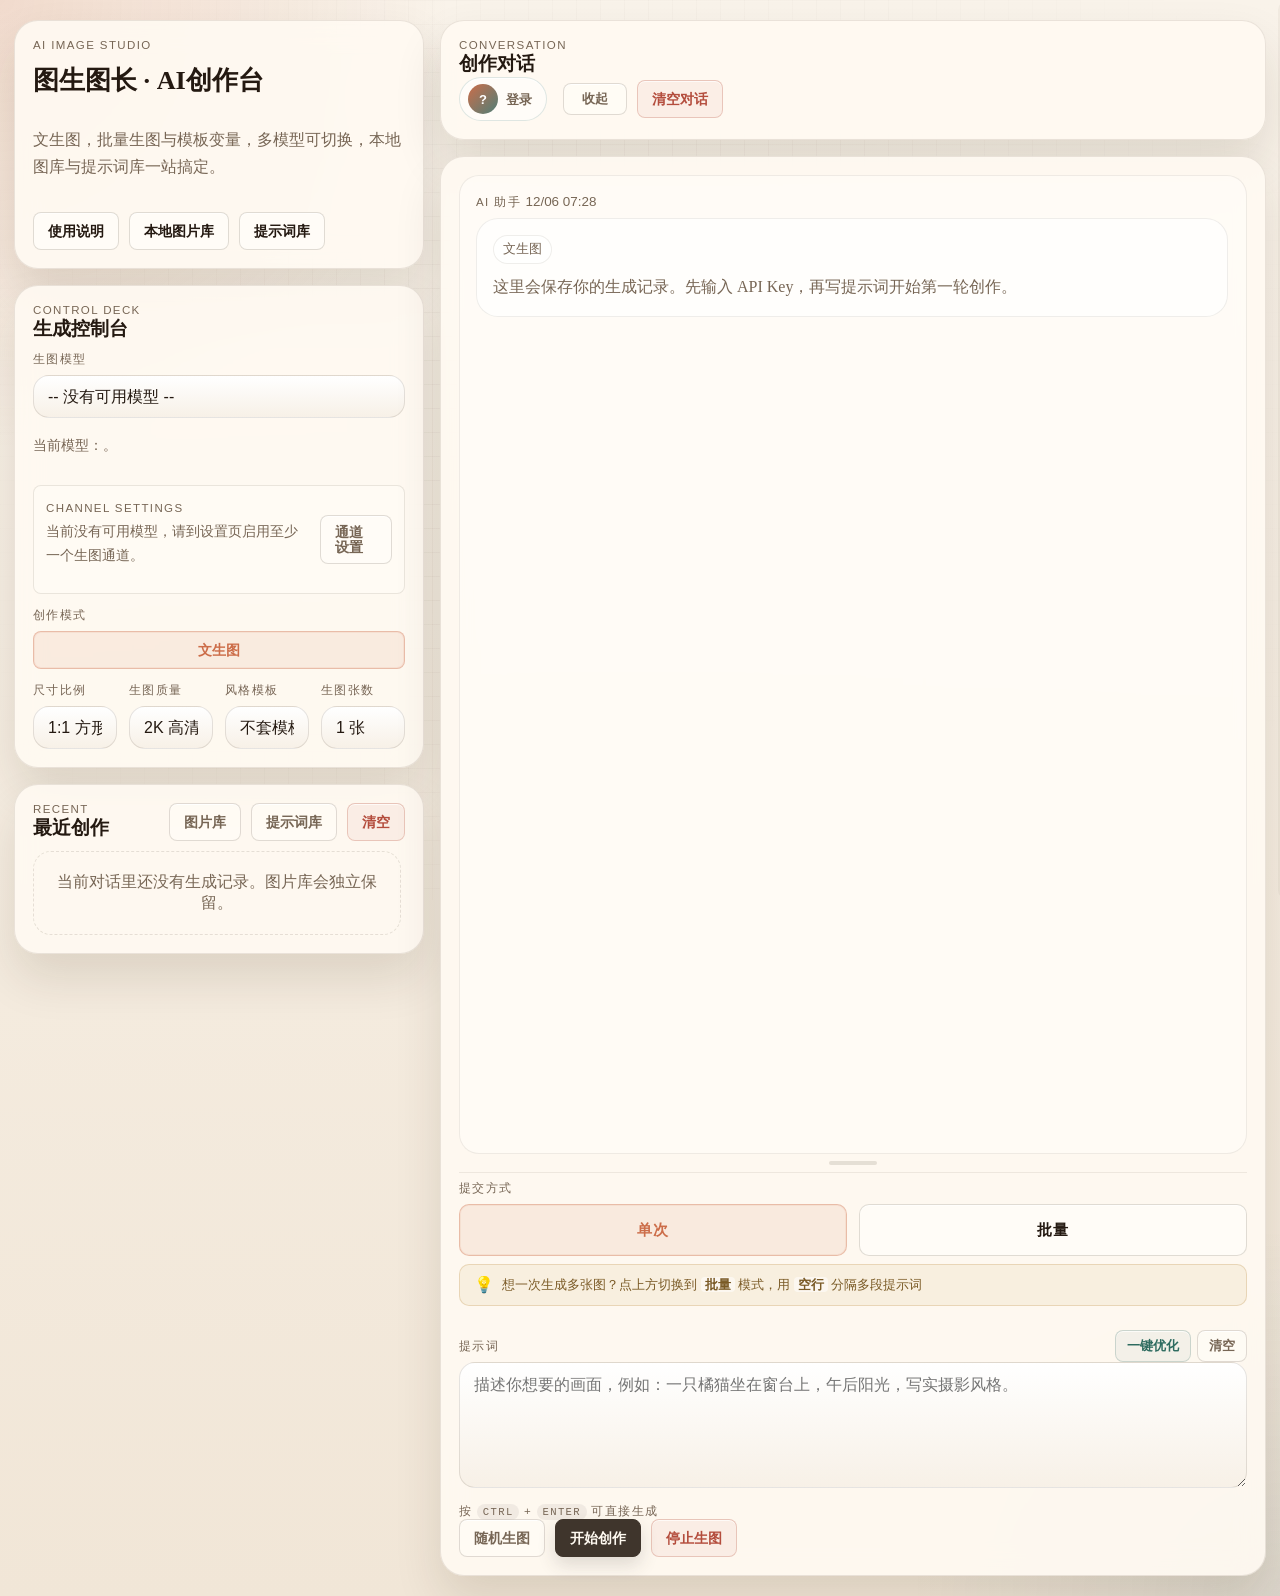
==== commit a3fdffdc: "Tighten batch panel copy and refresh README" ====
--- a/index.html
+++ b/index.html
@@ -168,26 +168,19 @@
                   placeholder="每段提示词之间空一行。每一段都会按顺序单独生成一张图片。"
                   rows="9"
                 ></textarea>
-                <div class="helper-text">用空行分隔多段提示词，系统会顺序逐张生成，每次间隔 1 到 2 秒。</div>
-                <div class="template-syntax-hint" id="template-syntax-hint">
-                  <span class="syntax-hint-icon">💡</span>
-                  <span class="syntax-hint-text">支持模板变量：在提示词中写 <code>{变量名}</code> 即可触发，例如 <code>一只{动物}在{场景}里玩耍</code>，点下方按钮填入变量值一键展开为多条。</span>
-                </div>
+                <div class="helper-text">用空行分隔多段提示词，系统会顺序逐张生成。支持 <code>{变量}</code> 模板（逗号分隔多变量）。</div>
                 <div class="batch-template-section">
                   <div class="template-body" id="template-body">
                     <div class="template-guide">
                       <div class="template-guide-row">
-                        <span class="template-guide-tag">① 写模板</span>
+                        <span class="template-guide-tag">① 模板</span>
                         <code class="template-guide-code">一只{动物}在{场景}里玩耍</code>
                       </div>
                       <div class="template-guide-row">
-                        <span class="template-guide-tag">② 填变量</span>
-                        <code class="template-guide-code">小猫,客厅<br>小狗,公园</code>
+                        <span class="template-guide-tag">② 值</span>
+                        <code class="template-guide-code">小猫,客厅 / 小狗,公园</code>
                       </div>
-                      <div class="template-guide-row">
-                        <span class="template-guide-tag">③ 结果</span>
-                        <code class="template-guide-code">一只小猫在客厅里玩耍<br>一只小狗在公园里玩耍</code>
-                      </div>
+                      <div class="template-guide-note">⚠ 只有 <code>{变量}</code> 这种半角大括号才会被识别为变量，<code>【变量】</code> <code>（变量）</code> 及其它符号无效</div>
                     </div>
                     <div class="template-field">
                       <label class="field-label" for="template-values">变量值（每行一组，逗号分隔多个变量）</label>
--- a/styles.css
+++ b/styles.css
@@ -1263,54 +1263,18 @@
   font-size: 0.84rem;
 }
 
-/* ===== 语法提示条 ===== */
-
-.template-syntax-hint {
-  display: flex;
-  align-items: flex-start;
-  gap: 8px;
-  margin-top: 8px;
-  padding: 10px 14px;
-  border: 1px solid rgba(79, 127, 120, 0.14);
-  border-radius: 10px;
-  background: rgba(79, 127, 120, 0.04);
-  font-size: 0.84rem;
-  line-height: 1.55;
-  color: var(--ink);
-}
-
-.template-syntax-hint code {
-  padding: 1px 6px;
-  border-radius: 4px;
-  background: rgba(204, 109, 73, 0.1);
-  color: var(--accent);
-  font-family: "Consolas", monospace;
-  font-size: 0.88em;
-}
-
-.syntax-hint-icon {
-  flex-shrink: 0;
-  font-size: 16px;
-  line-height: 1.4;
-}
-
-.syntax-hint-text {
-  flex: 1;
-  min-width: 0;
-}
-
 /* ===== 批量模板变量 ===== */
 
 .batch-template-section {
-  margin-top: 6px;
+  margin-top: 4px;
 }
 
 /* ===== 模板示例引导块 ===== */
 
 .template-guide {
   display: grid;
-  gap: 8px;
-  padding: 12px 14px;
+  gap: 6px;
+  padding: 8px 12px;
   border: 1px solid rgba(55, 37, 16, 0.06);
   border-radius: 10px;
   background: rgba(255, 253, 248, 0.5);
@@ -1318,41 +1282,57 @@
 
 .template-guide-row {
   display: flex;
-  align-items: flex-start;
-  gap: 10px;
+  align-items: center;
+  gap: 8px;
   min-width: 0;
 }
 
 .template-guide-tag {
   flex-shrink: 0;
-  padding: 3px 8px;
+  padding: 2px 8px;
   border-radius: 6px;
   background: rgba(204, 109, 73, 0.1);
   color: var(--accent);
-  font-size: 0.78rem;
+  font-size: 0.76rem;
   font-weight: 600;
   white-space: nowrap;
 }
 
 .template-guide-code {
-  flex: 1;
+  flex: 1 1 auto;
   min-width: 0;
-  padding: 4px 8px;
+  padding: 3px 8px;
   border-radius: 6px;
   background: rgba(36, 25, 17, 0.04);
   color: var(--ink);
   font-family: "Consolas", monospace;
-  font-size: 0.82rem;
-  line-height: 1.5;
+  font-size: 0.8rem;
+  line-height: 1.4;
   word-break: break-all;
 }
 
+.template-guide-note {
+  font-size: 0.78rem;
+  line-height: 1.4;
+  color: var(--muted);
+  padding: 2px 4px;
+}
+
+.template-guide-note code {
+  padding: 1px 5px;
+  border-radius: 4px;
+  background: rgba(36, 25, 17, 0.06);
+  font-family: "Consolas", monospace;
+  font-size: 0.92em;
+  color: var(--ink);
+}
+
 .template-body {
   display: grid;
   grid-template-columns: minmax(0, 1fr) minmax(0, 1fr);
-  gap: 12px;
-  margin-top: 10px;
-  padding: 12px 14px;
+  gap: 10px;
+  margin-top: 8px;
+  padding: 10px 12px;
   border: 1px solid rgba(55, 37, 16, 0.06);
   border-radius: 12px;
   background: rgba(255, 253, 248, 0.35);
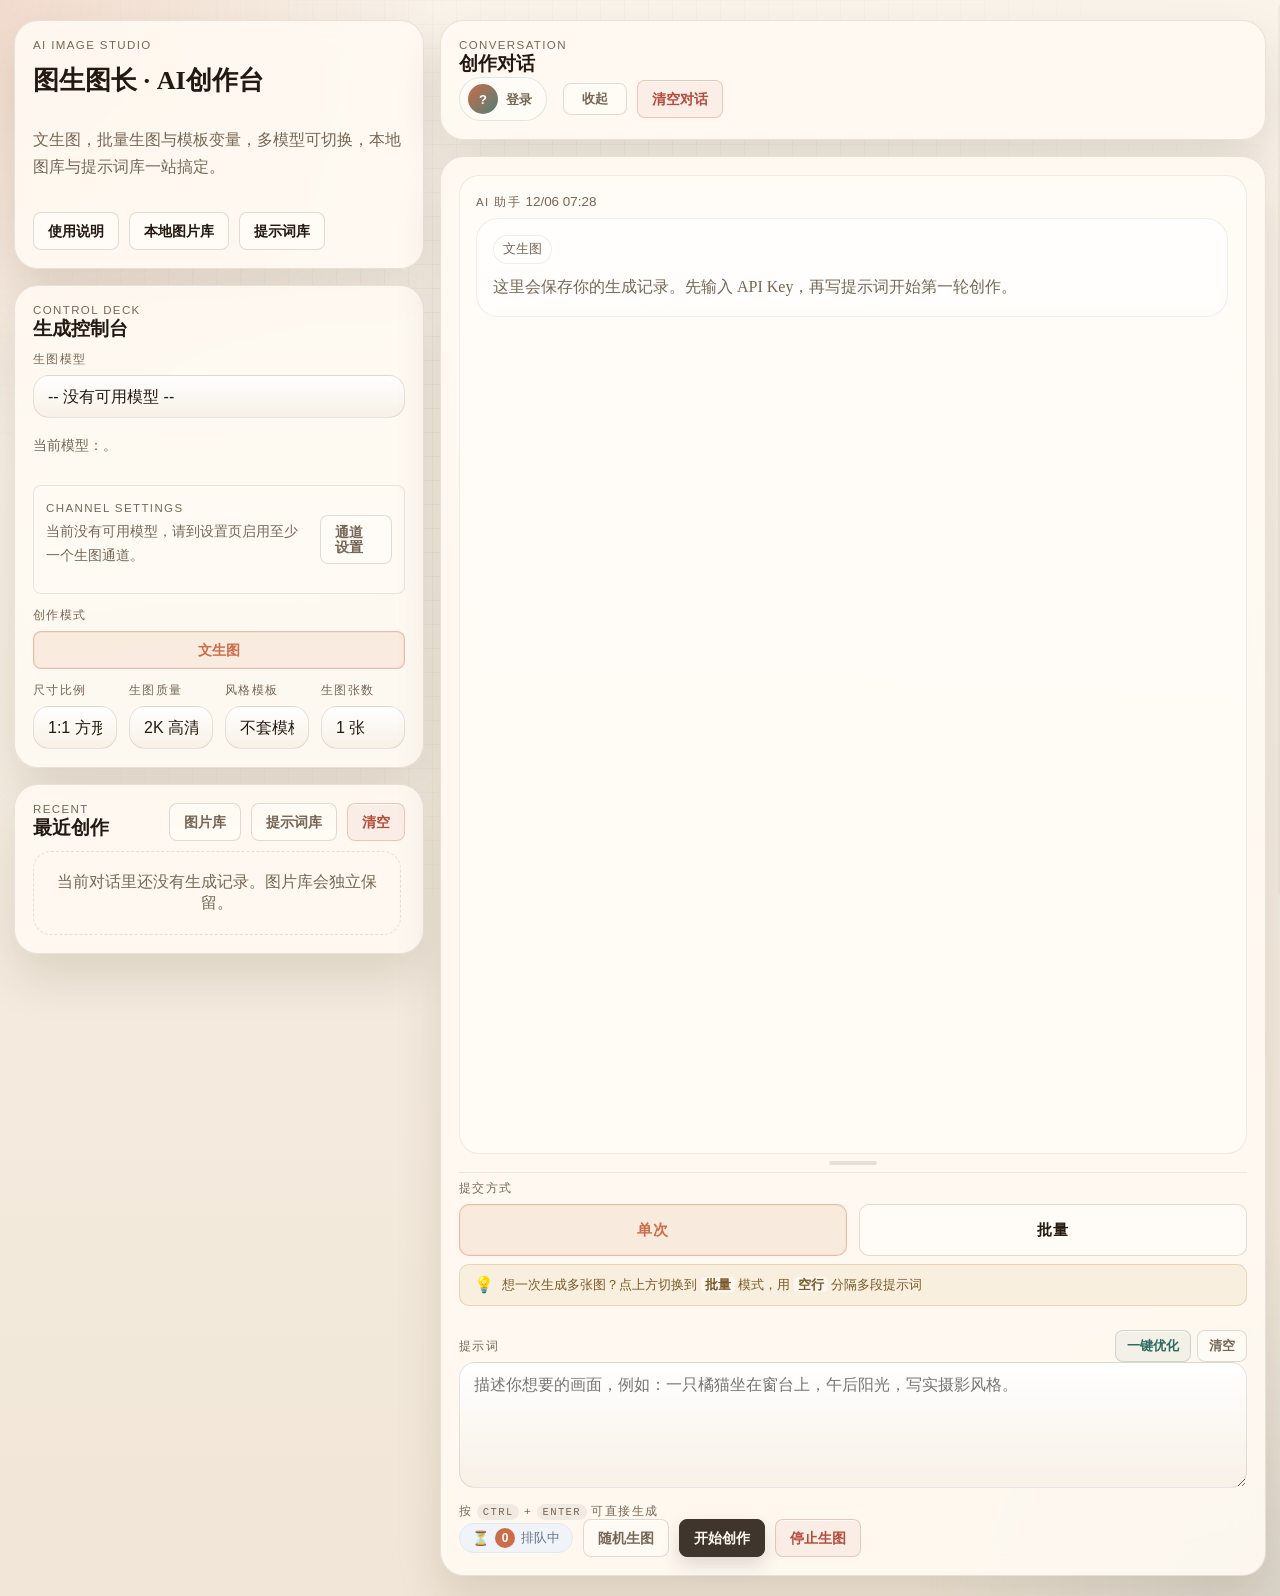
==== commit 916aedc4: "Update to latest version V2.0.1 with new features and improvements" ====
--- a/index.html
+++ b/index.html
@@ -207,6 +207,11 @@
               <div class="composer-actions">
                 <div class="helper-text" id="composer-helper-text">按 <kbd>Ctrl</kbd> + <kbd>Enter</kbd> 可直接生成或编辑</div>
                 <div class="button-row">
+                  <div class="queue-status-bar" id="queue-status-bar" hidden>
+                    <span class="queue-icon">⏳</span>
+                    <span class="queue-count">0</span>
+                    <span class="queue-label">排队中</span>
+                  </div>
                   <button class="ghost-button" id="random-generate-button" type="button">随机生图</button>
                   <button class="primary-button" id="generate-button" type="submit">开始创作</button>
                   <button class="ghost-button danger" id="stop-generate-button" type="button" hidden>停止生图</button>
--- a/styles.css
+++ b/styles.css
@@ -838,6 +838,14 @@
   color: var(--muted, #888);
   margin: 2px 0 0;
 }
+.ch-field-note a {
+  color: var(--accent-2, #4f7f78);
+  text-decoration: underline;
+  text-underline-offset: 2px;
+}
+.ch-field-note a:hover {
+  color: var(--accent, #cc6d49);
+}
 
 .ch-card-actions {
   display: flex;
@@ -1226,6 +1234,66 @@
   gap: 14px;
 }
 
+/* ==================== 排队状态栏 ==================== */
+.queue-status-bar {
+  display: inline-flex;
+  align-items: center;
+  gap: 6px;
+  padding: 4px 12px;
+  border-radius: 20px;
+  font-size: 13px;
+  font-weight: 500;
+  background: var(--surface-3, #f0f4f8);
+  color: var(--text-secondary, #64748b);
+  border: 1px solid var(--border-color, #e2e8f0);
+  transition: all 0.3s ease;
+  user-select: none;
+  white-space: nowrap;
+}
+
+.queue-status-bar.has-queue {
+  background: #fef3c7;
+  color: #92400e;
+  border-color: #fcd34d;
+  animation: queue-pulse 2s ease-in-out infinite;
+}
+
+.queue-status-bar .queue-icon {
+  font-size: 14px;
+  line-height: 1;
+}
+
+.queue-status-bar .queue-count {
+  display: inline-flex;
+  align-items: center;
+  justify-content: center;
+  min-width: 20px;
+  height: 20px;
+  padding: 0 6px;
+  border-radius: 10px;
+  font-size: 12px;
+  font-weight: 700;
+  background: var(--accent, #4f46e5);
+  color: #fff;
+  line-height: 1;
+}
+
+.queue-status-bar.has-queue .queue-count {
+  background: #d97706;
+  animation: queue-count-bounce 0.5s ease;
+}
+
+@keyframes queue-pulse {
+  0%, 100% { box-shadow: 0 0 0 0 rgba(251, 191, 36, 0.4); }
+  50% { box-shadow: 0 0 0 6px rgba(251, 191, 36, 0); }
+}
+
+@keyframes queue-count-bounce {
+  0% { transform: scale(1); }
+  50% { transform: scale(1.25); }
+  100% { transform: scale(1); }
+}
+
 .batch-panel,
 .batch-queue-copy {
   display: grid;
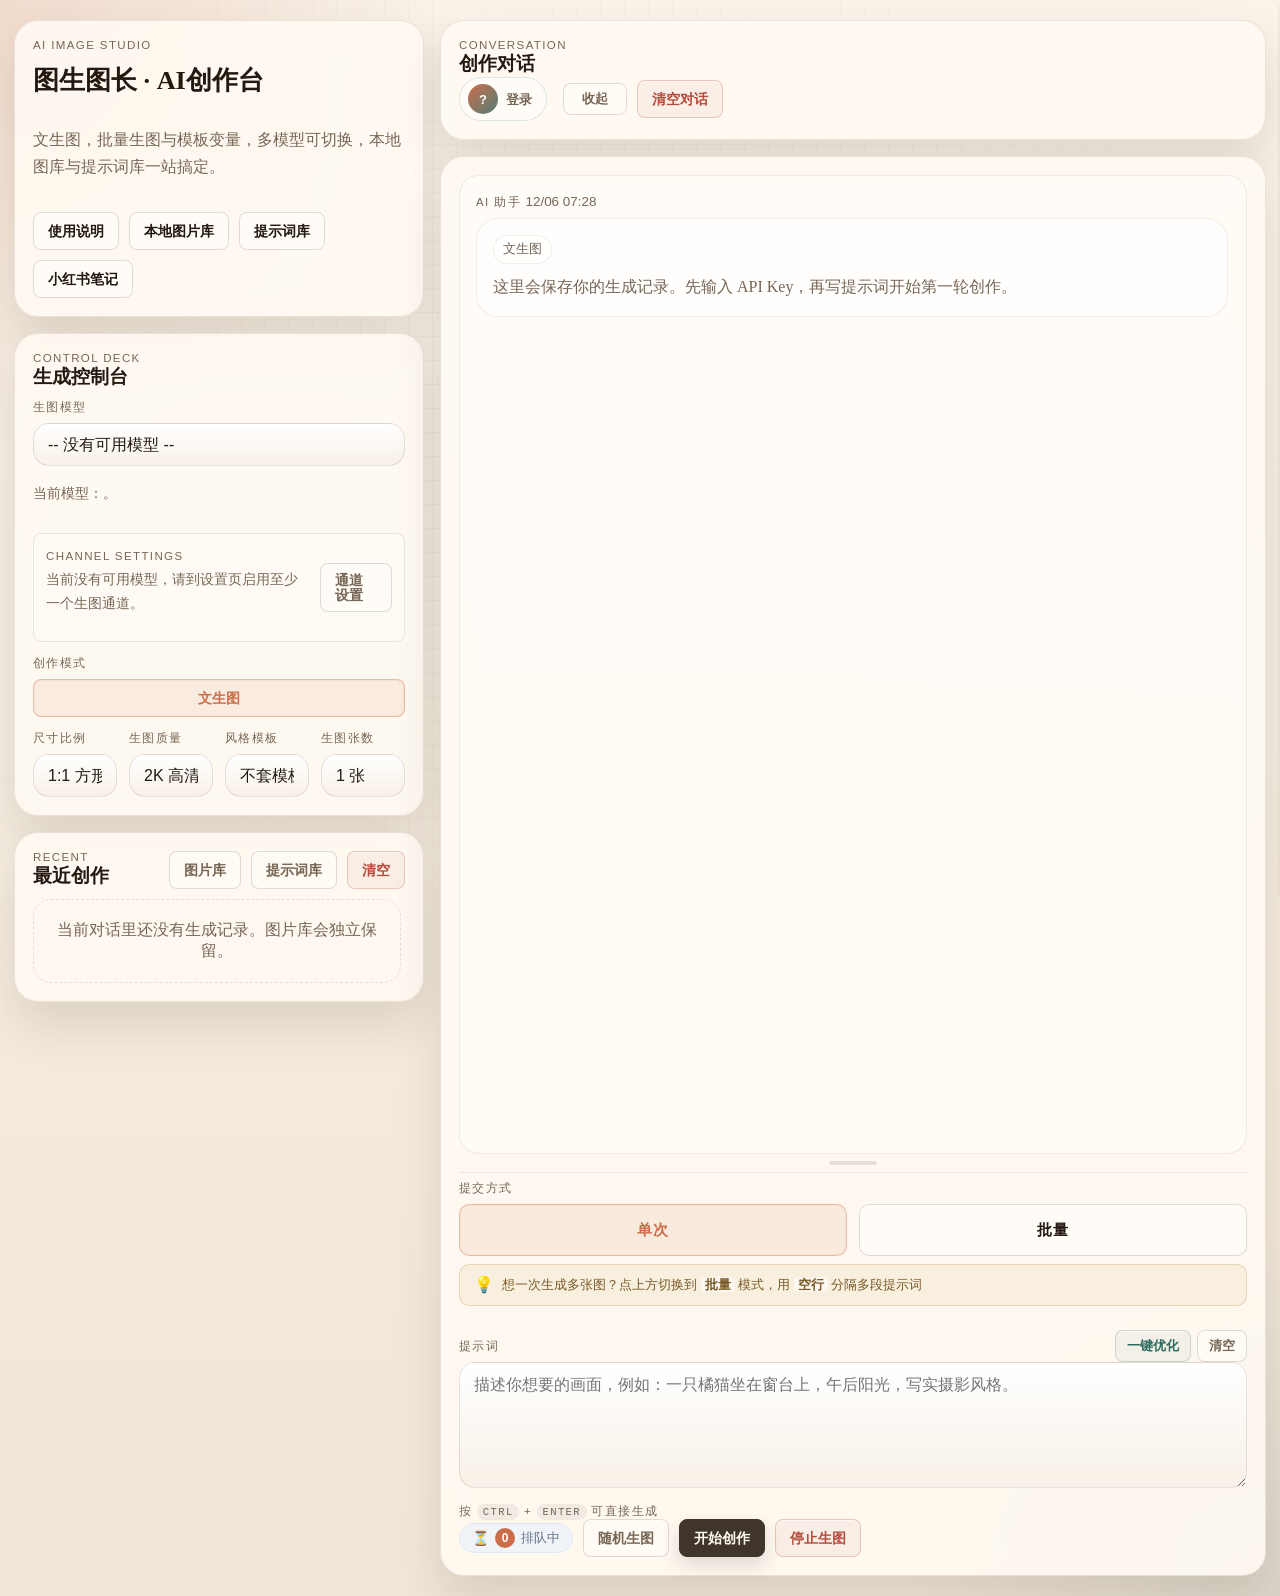
==== commit a85dc63e: "feat: add Xiaohongshu illustrated-notes module and topic-based image naming - Add standalone Xiaohon" ====
--- a/index.html
+++ b/index.html
@@ -19,6 +19,7 @@
             <a class="nav-link" href="./help.html">使用说明</a>
             <a class="nav-link" href="./gallery.html" target="_blank" rel="noopener">本地图片库</a>
             <a class="nav-link" href="./prompts.html" target="_blank" rel="noopener">提示词库</a>
+            <a class="nav-link" href="./xhs.html" target="_blank" rel="noopener">小红书笔记</a>
           </div>
         </section>
 
@@ -183,7 +184,10 @@
                       <div class="template-guide-note">⚠ 只有 <code>{变量}</code> 这种半角大括号才会被识别为变量，<code>【变量】</code> <code>（变量）</code> 及其它符号无效</div>
                     </div>
                     <div class="template-field">
-                      <label class="field-label" for="template-values">变量值（每行一组，逗号分隔多个变量）</label>
+                      <div class="batch-input-head">
+                        <label class="field-label" for="template-values">变量值（每行一组，逗号分隔多个变量）</label>
+                        <button class="ghost-button small-button" id="clear-template-values" type="button" title="清空变量值内容">清空</button>
+                      </div>
                       <textarea
                         id="template-values"
                         class="text-input"
@@ -192,7 +196,7 @@
 小狗,公园"
                       ></textarea>
                       <div class="template-footer">
-                        <button class="ghost-button small-button" id="apply-template" type="button">填充到输入框</button>
+                        <button class="ghost-button small-button" id="apply-template" type="button">填充到生成队列</button>
                         <span class="template-summary" id="template-summary">将生成 0 条</span>
                       </div>
                     </div>
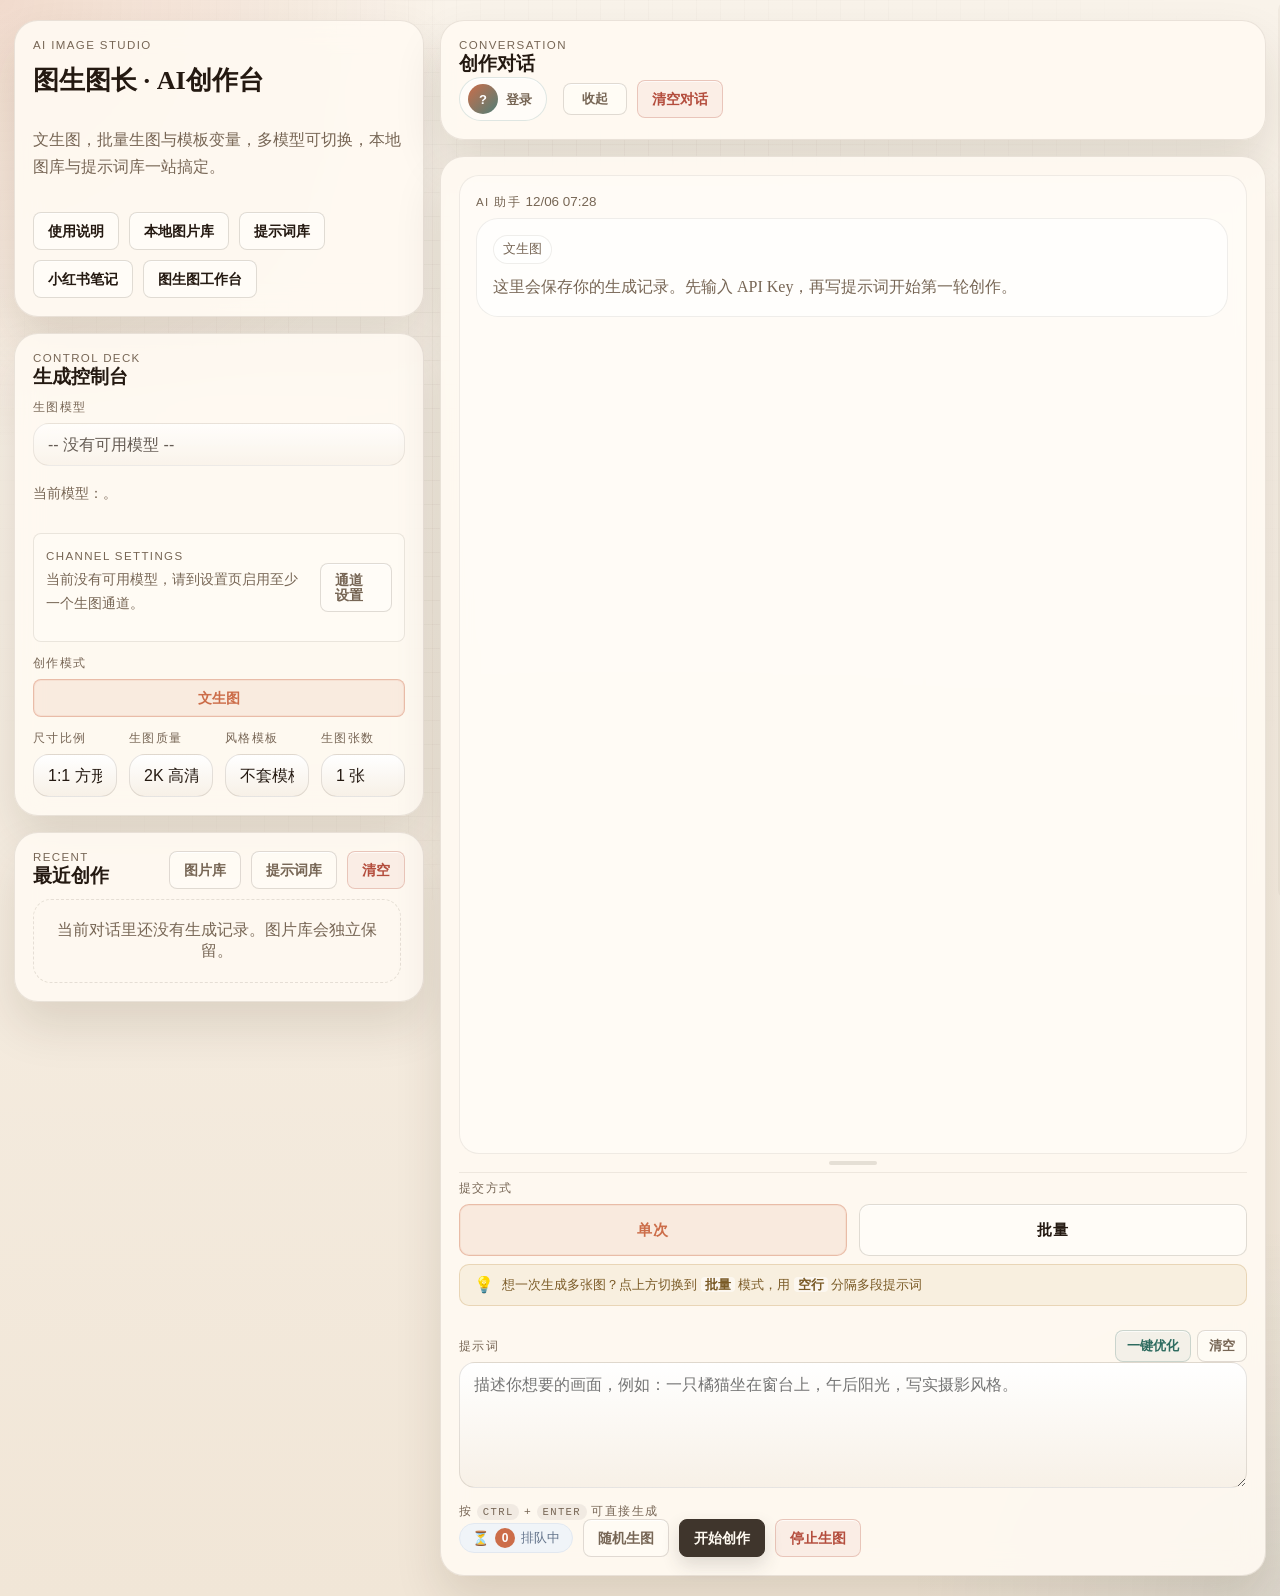
==== commit b6ede485: "feat: add img2img workbench and multi-model image channels with grouped selects - New img2img workbe" ====
--- a/index.html
+++ b/index.html
@@ -20,6 +20,7 @@
             <a class="nav-link" href="./gallery.html" target="_blank" rel="noopener">本地图片库</a>
             <a class="nav-link" href="./prompts.html" target="_blank" rel="noopener">提示词库</a>
             <a class="nav-link" href="./xhs.html" target="_blank" rel="noopener">小红书笔记</a>
+            <a class="nav-link" href="./img2img.html" target="_blank" rel="noopener">图生图工作台</a>
           </div>
         </section>
 
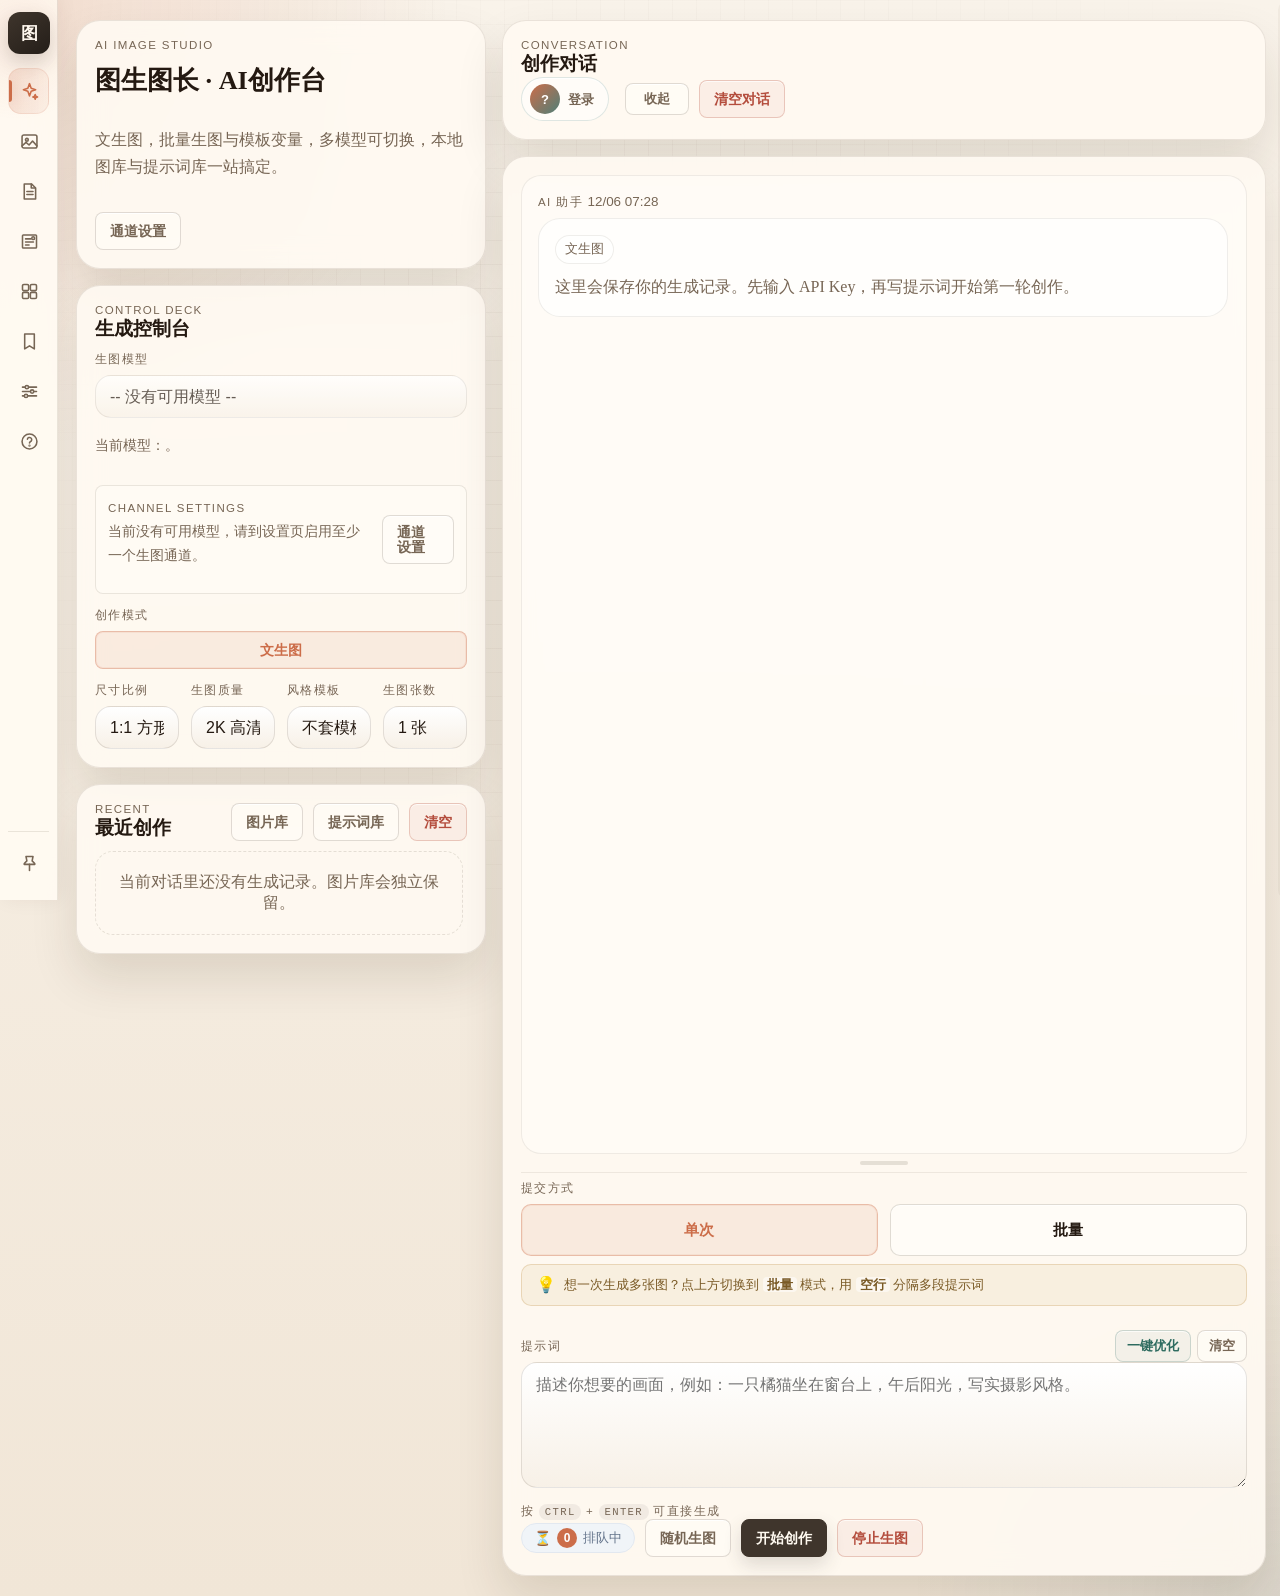
==== commit 79d0d28f: "feat: add article illustration module, background task system, and expanded random prompt pool - 新增「" ====
--- a/index.html
+++ b/index.html
@@ -5,6 +5,7 @@
     <meta name="viewport" content="width=device-width, initial-scale=1.0" />
     <title>图生图长 · AI创作台</title>
     <link rel="stylesheet" href="./styles.css" />
+    <link rel="stylesheet" href="./app-rail.css" />
   </head>
   <body>
     <div class="shell">
@@ -16,11 +17,7 @@
             <p class="lede">文生图，批量生图与模板变量，多模型可切换，本地图库与提示词库一站搞定。</p>
           </div>
           <div class="brand-actions">
-            <a class="nav-link" href="./help.html">使用说明</a>
-            <a class="nav-link" href="./gallery.html" target="_blank" rel="noopener">本地图片库</a>
-            <a class="nav-link" href="./prompts.html" target="_blank" rel="noopener">提示词库</a>
-            <a class="nav-link" href="./xhs.html" target="_blank" rel="noopener">小红书笔记</a>
-            <a class="nav-link" href="./img2img.html" target="_blank" rel="noopener">图生图工作台</a>
+            <a class="ghost-link" href="./settings.html">通道设置</a>
           </div>
         </section>
 
@@ -136,7 +133,6 @@
                   <button class="mode-button is-active" data-task-mode="single" type="button">单次</button>
                   <button class="mode-button" data-task-mode="batch" type="button">
                     <span class="mode-button-text">批量</span>
-                    <span class="mode-button-pulse" aria-hidden="true"></span>
                   </button>
                 </div>
               </div>
@@ -320,5 +316,6 @@
     <script src="./app-config.js"></script>
     <script src="./app-utils.js"></script>
     <script src="./app.js"></script>
+    <script src="./app-nav.js"></script>
   </body>
 </html>
--- a/styles.css
+++ b/styles.css
@@ -7,6 +7,10 @@
   --accent: #cc6d49;
   --accent-2: #4f7f78;
   --danger: #b44d3d;
+  /* 语义状态色：成功 / 失败 / 进行中，全站状态反馈统一使用 */
+  --status-success: #3e7d4e;
+  --status-error: #b44d3d;
+  --status-running: #b07f2e;
   --shadow: 0 24px 48px rgba(53, 33, 12, 0.12);
   --button-paper: rgba(255, 253, 248, 0.82);
   --button-paper-hover: rgba(255, 249, 239, 0.96);
@@ -790,6 +794,48 @@
   white-space: nowrap;
 }
 
+/* 通道卡片头部的模型摘要：一眼看出该通道配了哪些模型 */
+.ch-card-models {
+  flex: 2;
+  min-width: 0;
+  overflow: hidden;
+  text-overflow: ellipsis;
+  white-space: nowrap;
+  color: var(--muted, #776655);
+  font-size: 12px;
+}
+.ch-card-models.is-empty {
+  color: rgba(119, 102, 85, 0.55);
+  font-style: italic;
+}
+
+/* 通道健康状态灯：绿=验证通过 红=验证失败 琥珀=验证中 灰=未验证 */
+.ch-verify-dot {
+  flex: none;
+  width: 9px;
+  height: 9px;
+  border-radius: 50%;
+  background: rgba(55, 37, 16, 0.18);
+  cursor: help;
+}
+.ch-verify-dot.is-ok {
+  background: var(--status-success);
+  box-shadow: 0 0 0 3px rgba(62, 125, 78, 0.15);
+}
+.ch-verify-dot.is-fail {
+  background: var(--status-error);
+  box-shadow: 0 0 0 3px rgba(180, 77, 61, 0.15);
+}
+.ch-verify-dot.is-testing {
+  background: var(--status-running);
+  animation: ch-dot-pulse 0.9s ease infinite;
+}
+@keyframes ch-dot-pulse {
+  50% {
+    opacity: 0.35;
+  }
+}
+
 .ch-badge {
   font-size: 11px;
   padding: 2px 8px;
@@ -2036,40 +2082,11 @@
   z-index: 1;
 }
 
-.mode-button-pulse {
-  position: absolute;
-  inset: 0;
-  border-radius: inherit;
-  pointer-events: none;
-  opacity: 0;
-}
-
-.mode-button[data-task-mode="batch"]:not(.is-active) .mode-button-pulse {
-  animation: mode-button-pulse 2.2s ease-out infinite;
-  background: radial-gradient(
-    ellipse at center,
-    rgba(196, 152, 84, 0.35) 0%,
-    rgba(196, 152, 84, 0) 70%
-  );
-}
-
-@keyframes mode-button-pulse {
-  0%   { opacity: 0; transform: scale(1); }
-  35%  { opacity: 1; transform: scale(1); }
-  70%  { opacity: 0; transform: scale(1.4); }
-  100% { opacity: 0; transform: scale(1.4); }
-}
-
 @keyframes button-spin {
   to { transform: rotate(360deg); }
 }
 
 @media (prefers-reduced-motion: reduce) {
-  .mode-button[data-task-mode="batch"]:not(.is-active) .mode-button-pulse {
-    animation: none;
-    opacity: 0.4;
-  }
-
   .primary-button.is-loading::before,
   .ghost-button.is-loading::before {
     animation: none;
@@ -2303,3 +2320,194 @@
   margin-top: 12px;
   justify-content: center;
 }
+
+/* ===== 生图失败诊断：分类标签与下一步建议 ===== */
+.generation-diagnosis {
+  display: flex;
+  flex-wrap: wrap;
+  gap: 6px 10px;
+  margin-top: 10px;
+  padding: 10px 12px;
+  border-left: 3px solid var(--status-error);
+  border-radius: 6px;
+  background: rgba(180, 77, 61, 0.08);
+  color: var(--ink-soft);
+  font-size: 0.9em;
+  line-height: 1.5;
+}
+.generation-diagnosis strong {
+  color: var(--status-error);
+}
+.generation-diagnosis.is-channel {
+  border-left-color: var(--status-running);
+  background: rgba(176, 127, 46, 0.1);
+}
+.generation-diagnosis.is-channel strong {
+  color: var(--status-running);
+}
+.generation-diagnosis.is-service {
+  border-left-color: #6c78a8;
+  background: rgba(108, 120, 168, 0.1);
+}
+.generation-diagnosis.is-service strong {
+  color: #59658f;
+}
+
+/* ===== 全局语义状态系统：成功绿 / 失败红 / 进行中琥珀 ===== */
+/* 用法：状态行容器加 .status-line，按状态追加 is-success / is-error / is-running */
+.status-line.is-success {
+  color: var(--status-success);
+}
+.status-line.is-error {
+  color: var(--status-error);
+  font-weight: 600;
+}
+.status-line.is-running {
+  color: var(--status-running);
+}
+/* 进行中状态前的小旋转图标 */
+.status-spinner {
+  display: inline-block;
+  width: 0.85em;
+  height: 0.85em;
+  margin-right: 0.4em;
+  vertical-align: -0.08em;
+  border: 2px solid currentColor;
+  border-right-color: transparent;
+  border-radius: 50%;
+  animation: status-spin 0.8s linear infinite;
+}
+@keyframes status-spin {
+  to {
+    transform: rotate(360deg);
+  }
+}
+/* 状态行内嵌的引导操作按钮（如「去配置 →」） */
+.status-action-link {
+  display: inline-block;
+  margin-left: 0.6em;
+  padding: 0.1em 0.7em;
+  border: 1px solid var(--button-line-strong);
+  border-radius: 999px;
+  background: var(--button-paper);
+  color: var(--ink);
+  font-size: 0.88em;
+  text-decoration: none;
+  transition: background 0.15s ease;
+}
+.status-action-link:hover {
+  background: var(--button-paper-hover);
+}
+
+/* ===== 设置页顶部轻提示（自动保存反馈） ===== */
+#settings-toast {
+  position: fixed;
+  top: 18px;
+  left: 50%;
+  transform: translate(-50%, -12px);
+  z-index: 999;
+  padding: 8px 18px;
+  border-radius: 999px;
+  background: rgba(63, 53, 44, 0.92);
+  color: #fff8ef;
+  font-size: 0.85rem;
+  opacity: 0;
+  pointer-events: none;
+  transition: opacity 0.2s ease, transform 0.2s ease;
+}
+#settings-toast.is-visible {
+  opacity: 1;
+  transform: translate(-50%, 0);
+}
+
+/* ===== 生成占位（模拟 Blur-up）：静态模糊底 + 完成时模糊→清晰淡入 ===== */
+/* 占位渐变：静态柔和多色渐变（模拟失焦图片质感，无动画），
+   .gen-blur-placeholder 为独立占位卡（主页用），.gen-blur-layer 为铺满父容器的占位层（xhs 卡片用） */
+.gen-blur-placeholder,
+.gen-blur-layer {
+  /* 与页面背景保持同色系，只保留极轻的明暗变化，避免等待态抢过图片和内容的注意力 */
+  background:
+    radial-gradient(120% 90% at 20% 15%, rgba(255, 250, 242, 0.36), transparent 60%),
+    radial-gradient(110% 100% at 80% 30%, rgba(226, 211, 190, 0.18), transparent 65%),
+    linear-gradient(160deg, var(--bg) 0%, #f1e8da 55%, var(--bg) 100%);
+}
+
+/* ==================== 全局轻提示（生图成功等温馨小提示） ==================== */
+#app-toast {
+  position: fixed;
+  left: 50%;
+  bottom: 34px;
+  transform: translate(-50%, 12px);
+  z-index: 9999;
+  max-width: min(78vw, 460px);
+  padding: 9px 18px;
+  border-radius: 999px;
+  border: 1px solid rgba(160, 138, 108, 0.28);
+  background: rgba(250, 245, 236, 0.96);
+  color: #6b5a44;
+  font-size: 13px;
+  line-height: 1.5;
+  text-align: center;
+  box-shadow: 0 6px 22px rgba(94, 76, 55, 0.14);
+  opacity: 0;
+  visibility: hidden;
+  pointer-events: none;
+  transition: opacity 0.35s ease, transform 0.35s ease, visibility 0.35s;
+}
+#app-toast.is-visible {
+  opacity: 1;
+  visibility: visible;
+  transform: translate(-50%, 0);
+}
+/* 占位卡本体：由内联 aspect-ratio 撑高 */
+.gen-blur-placeholder {
+  position: relative;
+  width: 100%;
+  overflow: hidden;
+  border-radius: 10px;
+}
+/* 占位层变体：绝对定位铺满父容器 */
+.gen-blur-layer {
+  position: absolute;
+  inset: 0;
+}
+/* 主页单图是 flex 布局，.image-wrapper 宽度由内容决定，占位卡没有固有宽度会塌陷为 0，
+   因此给定确定宽度（与完成后真图的 max-width 160px 对齐） */
+.image-wrapper > .gen-blur-placeholder {
+  width: 160px;
+  max-width: 100%;
+}
+/* 多图网格布局下轨道宽度确定，占位卡直接铺满单元格 */
+.image-gallery--grid .image-wrapper > .gen-blur-placeholder {
+  width: 100%;
+}
+/* 失败态：暗红色调 */
+.gen-blur-placeholder.is-error,
+.gen-blur-layer.is-error {
+  background:
+    radial-gradient(120% 90% at 25% 20%, rgba(150, 82, 82, 0.45), transparent 60%),
+    linear-gradient(160deg, #33232a 0%, #2c2028 100%);
+}
+/* 占位卡中央的状态文字 + spinner */
+.gen-status-text {
+  position: absolute;
+  inset: 0;
+  display: flex;
+  align-items: center;
+  justify-content: center;
+  gap: 0.45em;
+  color: rgba(70, 57, 44, 0.7);
+  font-size: 0.9rem;
+  text-shadow: 0 1px 3px rgba(255, 250, 242, 0.55);
+}
+/* 真图首次出现时的「模糊→清晰」淡入（唯一的动画） */
+.gen-blur-reveal-img {
+  animation: genBlurReveal 0.6s ease-out both;
+}
+@keyframes genBlurReveal {
+  from {
+    filter: blur(14px);
+    opacity: 0;
+    transform: scale(1.04);
+  }
+}
--- a/app-rail.css
+++ b/app-rail.css
@@ -0,0 +1,294 @@
+/* ============================================================
+   可呼吸全局侧边导航栏（Breathing Rail）
+   默认为 58px 图标栏，悬停/键盘聚焦时展开；固定后页面同步让位。
+   ============================================================ */
+
+:root {
+  --app-rail-collapsed: 58px;
+  --app-rail-expanded: 218px;
+  --app-rail-ease: cubic-bezier(0.22, 1, 0.36, 1);
+}
+
+body.has-app-rail {
+  padding-left: calc(var(--app-rail-collapsed) + 4px);
+  transition: padding-left 320ms var(--app-rail-ease);
+}
+
+body.has-app-rail.app-rail-pinned {
+  padding-left: calc(var(--app-rail-expanded) + 8px);
+}
+
+.app-rail {
+  position: fixed;
+  inset: 0 auto 0 0;
+  z-index: 960;
+  box-sizing: border-box;
+  width: var(--app-rail-collapsed);
+  display: flex;
+  flex-direction: column;
+  gap: 8px;
+  padding: 12px 8px 14px;
+  overflow: hidden;
+  color: var(--ink, #3f352c);
+  background:
+    radial-gradient(circle at 18px 36px, rgba(204, 109, 73, 0.1), transparent 84px),
+    rgba(255, 250, 242, 0.96);
+  border-right: 1px solid var(--line, rgba(55, 37, 16, 0.1));
+  box-shadow: 3px 0 20px rgba(53, 33, 12, 0.06);
+  backdrop-filter: blur(18px) saturate(1.12);
+  transition: width 320ms var(--app-rail-ease), box-shadow 320ms ease;
+  isolation: isolate;
+}
+
+.app-rail:hover,
+.app-rail:focus-within,
+.app-rail.is-pinned {
+  width: var(--app-rail-expanded);
+  box-shadow: 10px 0 34px rgba(53, 33, 12, 0.13);
+}
+
+/* 品牌区 */
+.app-rail-brand {
+  width: 100%;
+  min-height: 42px;
+  display: flex;
+  align-items: center;
+  gap: 12px;
+  color: inherit;
+  text-decoration: none;
+  border-radius: 13px;
+  white-space: nowrap;
+}
+
+.app-rail-logo {
+  width: 42px;
+  height: 42px;
+  flex: 0 0 42px;
+  display: inline-flex;
+  align-items: center;
+  justify-content: center;
+  border-radius: 12px;
+  background: linear-gradient(145deg, var(--button-primary, #3f352c), #241e19);
+  color: #fff8ef;
+  box-shadow: 0 8px 18px rgba(63, 53, 44, 0.18);
+  font-family: "Palatino Linotype", "Book Antiqua", serif;
+  font-size: 1.05rem;
+  font-weight: 700;
+}
+
+.app-rail-brand-copy,
+.app-rail-copy,
+.app-rail-pin > .app-rail-label {
+  min-width: 0;
+  opacity: 0;
+  transform: translateX(-7px);
+  pointer-events: none;
+  transition: opacity 160ms ease 30ms, transform 260ms var(--app-rail-ease) 20ms;
+}
+
+.app-rail:hover .app-rail-brand-copy,
+.app-rail:focus-within .app-rail-brand-copy,
+.app-rail.is-pinned .app-rail-brand-copy,
+.app-rail:hover .app-rail-copy,
+.app-rail:focus-within .app-rail-copy,
+.app-rail.is-pinned .app-rail-copy,
+.app-rail:hover .app-rail-pin > .app-rail-label,
+.app-rail:focus-within .app-rail-pin > .app-rail-label,
+.app-rail.is-pinned .app-rail-pin > .app-rail-label {
+  opacity: 1;
+  transform: translateX(0);
+  pointer-events: auto;
+}
+
+.app-rail-brand-copy {
+  display: grid;
+  gap: 1px;
+}
+
+.app-rail-brand-copy strong {
+  font-size: 0.92rem;
+  letter-spacing: 0.04em;
+}
+
+.app-rail-brand-copy small {
+  color: var(--muted, #776655);
+  font-size: 0.69rem;
+  letter-spacing: 0.1em;
+}
+
+/* 功能入口 */
+.app-rail-items {
+  display: flex;
+  flex: 1;
+  min-height: 0;
+  flex-direction: column;
+  gap: 4px;
+  padding-top: 6px;
+  overflow: hidden auto;
+  scrollbar-width: none;
+}
+
+.app-rail-items::-webkit-scrollbar {
+  display: none;
+}
+
+.app-rail-item,
+.app-rail-pin {
+  position: relative;
+  box-sizing: border-box;
+  width: 100%;
+  min-height: 46px;
+  display: flex;
+  align-items: center;
+  gap: 12px;
+  padding: 0;
+  overflow: hidden;
+  border: 1px solid transparent;
+  border-radius: 13px;
+  background: transparent;
+  color: var(--muted, #776655);
+  text-decoration: none;
+  white-space: nowrap;
+  cursor: pointer;
+  font: inherit;
+  text-align: left;
+  transition: background-color 170ms ease, border-color 170ms ease, color 170ms ease, transform 170ms ease;
+}
+
+.app-rail-icon {
+  width: 40px;
+  height: 40px;
+  flex: 0 0 40px;
+  display: inline-flex;
+  align-items: center;
+  justify-content: center;
+}
+
+.app-rail-icon svg {
+  width: 21px;
+  height: 21px;
+  display: block;
+  transition: transform 220ms var(--app-rail-ease);
+}
+
+.app-rail-copy {
+  display: grid;
+  gap: 1px;
+  line-height: 1.2;
+}
+
+.app-rail-label {
+  font-size: 0.85rem;
+  font-weight: 700;
+}
+
+.app-rail-copy small {
+  color: var(--muted, #776655);
+  font-size: 0.68rem;
+  font-weight: 400;
+}
+
+.app-rail-item:hover,
+.app-rail-pin:hover {
+  color: var(--accent, #cc6d49);
+  background: rgba(204, 109, 73, 0.09);
+  border-color: rgba(204, 109, 73, 0.08);
+}
+
+.app-rail-item:hover .app-rail-icon svg,
+.app-rail-pin:hover .app-rail-icon svg {
+  transform: scale(1.08);
+}
+
+.app-rail-item.is-active {
+  color: var(--accent, #cc6d49);
+  background: linear-gradient(90deg, rgba(204, 109, 73, 0.17), rgba(204, 109, 73, 0.07));
+  border-color: rgba(204, 109, 73, 0.12);
+}
+
+.app-rail-item.is-active::before {
+  content: "";
+  position: absolute;
+  left: 0;
+  top: 50%;
+  width: 3px;
+  height: 22px;
+  border-radius: 0 3px 3px 0;
+  background: var(--accent, #cc6d49);
+  transform: translateY(-50%);
+  box-shadow: 0 0 12px rgba(204, 109, 73, 0.38);
+}
+
+.app-rail-item:focus-visible,
+.app-rail-pin:focus-visible,
+.app-rail-brand:focus-visible {
+  outline: 3px solid rgba(204, 109, 73, 0.22);
+  outline-offset: 1px;
+}
+
+/* 底部固定按钮 */
+.app-rail-footer {
+  padding-top: 8px;
+  border-top: 1px solid var(--line, rgba(55, 37, 16, 0.1));
+}
+
+.app-rail-pin.is-active {
+  color: var(--accent-2, #4f7f78);
+  background: rgba(79, 127, 120, 0.1);
+  border-color: rgba(79, 127, 120, 0.14);
+}
+
+.app-rail-pin.is-active .app-rail-icon svg {
+  transform: rotate(28deg);
+}
+
+/* 窄屏不自动展开，避免侧栏遮住主要内容；仍保留紧凑图标导航。 */
+@media (max-width: 720px) {
+  :root {
+    --app-rail-collapsed: 48px;
+  }
+
+  body.has-app-rail,
+  body.has-app-rail.app-rail-pinned {
+    padding-left: 52px;
+  }
+
+  .app-rail,
+  .app-rail:hover,
+  .app-rail:focus-within,
+  .app-rail.is-pinned {
+    width: var(--app-rail-collapsed);
+    padding-inline: 4px;
+    box-shadow: 3px 0 18px rgba(53, 33, 12, 0.08);
+  }
+
+  .app-rail-logo,
+  .app-rail-icon {
+    width: 40px;
+    flex-basis: 40px;
+  }
+
+  .app-rail-brand-copy,
+  .app-rail-copy,
+  .app-rail-pin > .app-rail-label,
+  .app-rail:hover .app-rail-brand-copy,
+  .app-rail:hover .app-rail-copy,
+  .app-rail:hover .app-rail-pin > .app-rail-label {
+    display: none;
+  }
+
+  .app-rail-footer {
+    display: none;
+  }
+}
+
+@media (prefers-reduced-motion: reduce) {
+  body.has-app-rail,
+  .app-rail,
+  .app-rail-brand-copy,
+  .app-rail-copy,
+  .app-rail-pin > .app-rail-label,
+  .app-rail-icon svg {
+    transition: none;
+  }
+}
